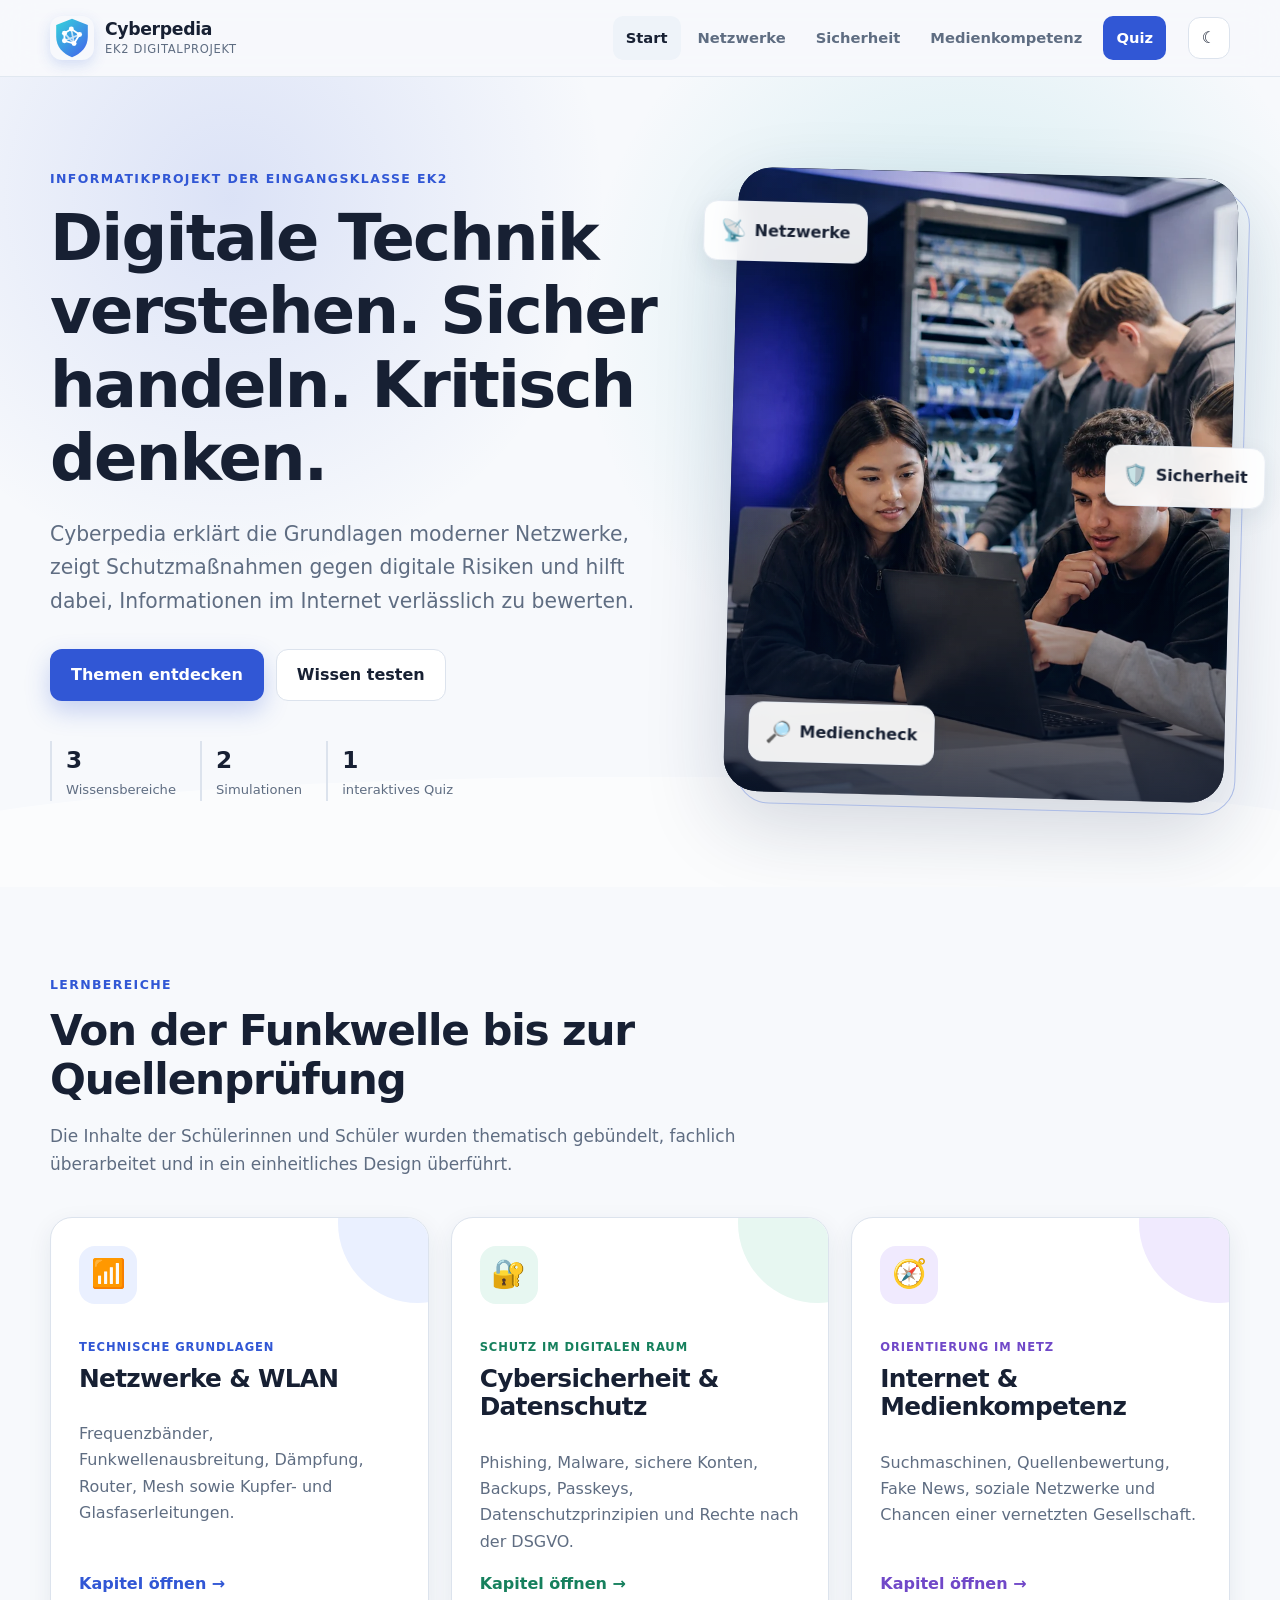
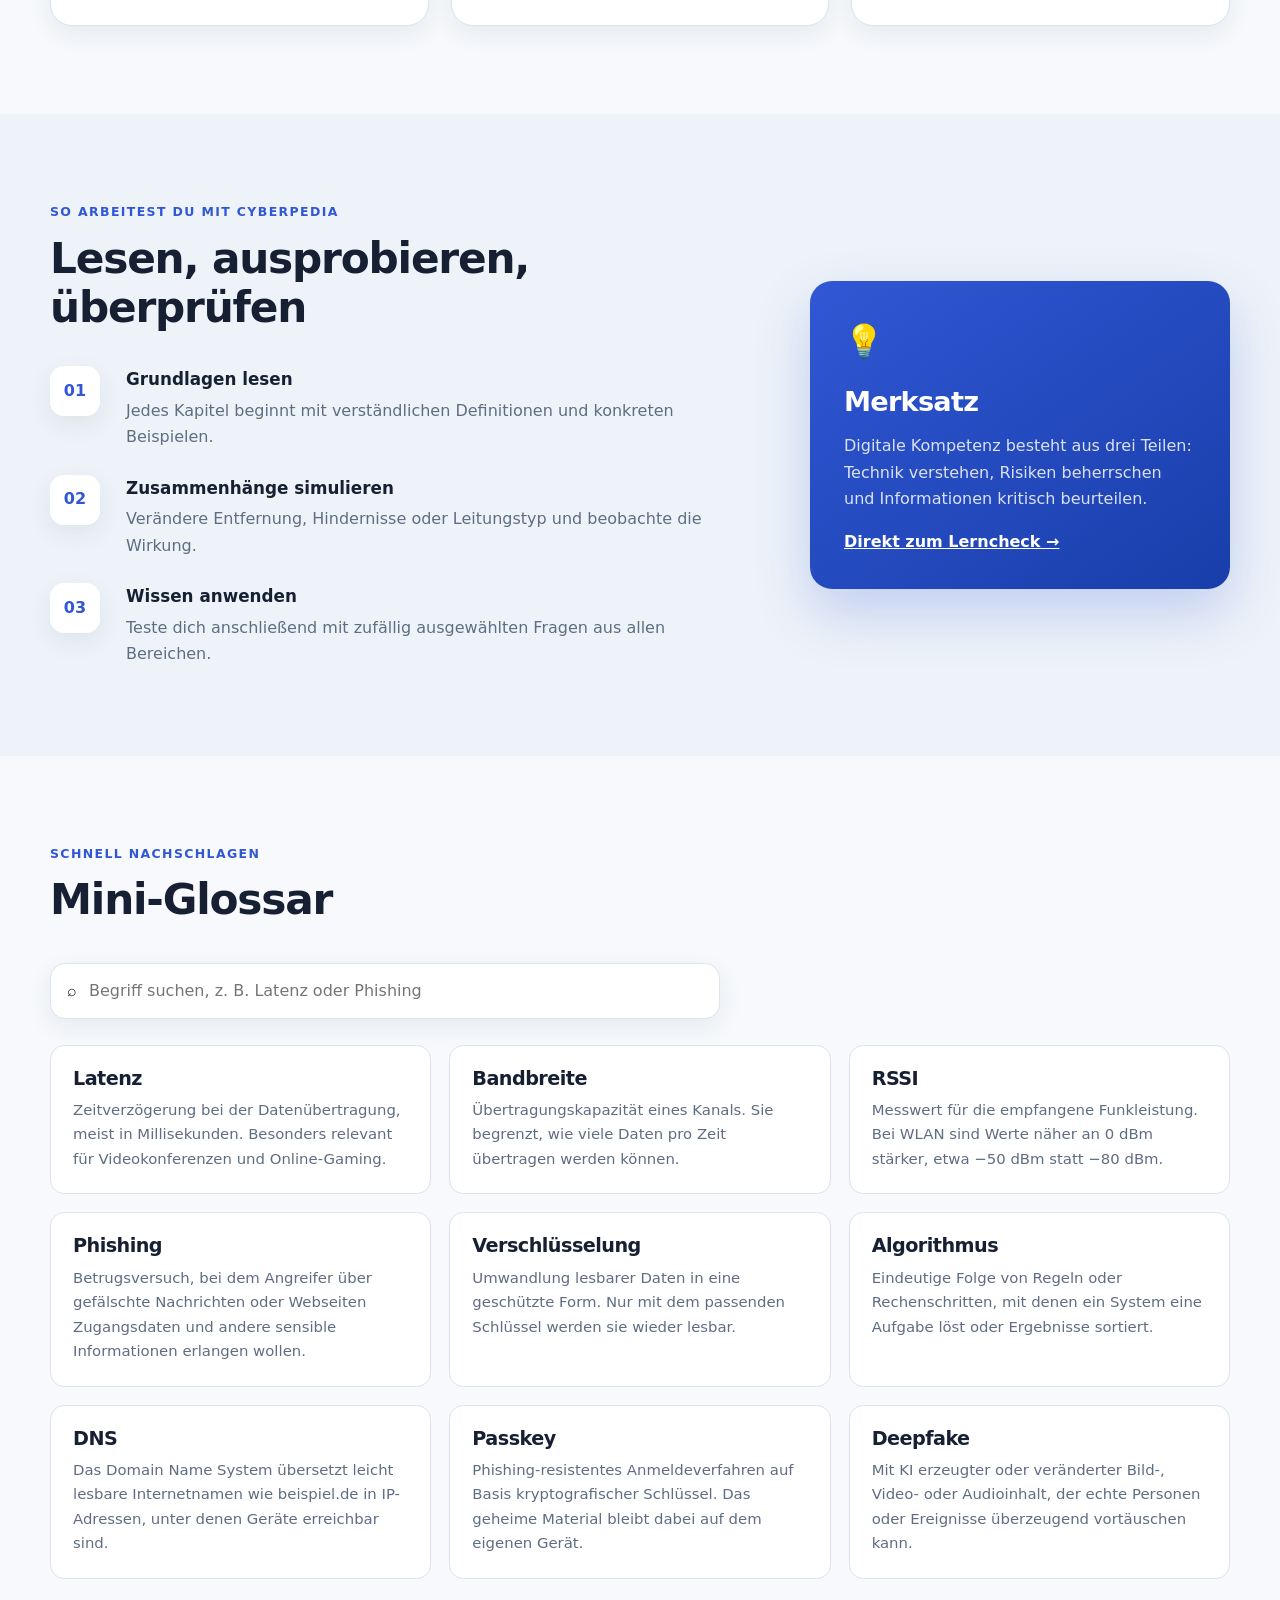
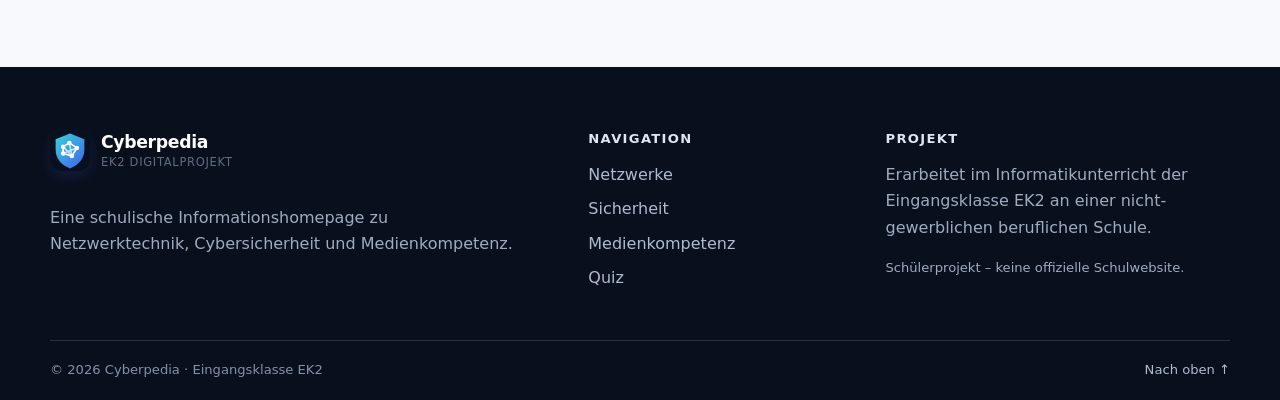
==== index.html @ 6022d5f8 "Cyberpedia EK2 veröffentlichen" ====
<!doctype html>
<html lang="de">
<head>
  <meta charset="utf-8">
  <meta name="viewport" content="width=device-width, initial-scale=1">
  <meta name="description" content="Cyberpedia ist das digitale Informationsprojekt der Eingangsklasse EK2 zu Netzwerktechnik, Cybersicherheit und Medienkompetenz.">
  <meta name="theme-color" content="#0b1020">
  <title>Cyberpedia | Digitale Welt verständlich erklärt</title>
  <link rel="canonical" href="https://jakobsawazki.github.io/Cyberpedia-EK2/">
  <meta property="og:type" content="website">
  <meta property="og:title" content="Cyberpedia | Digitale Welt verständlich erklärt">
  <meta property="og:description" content="Das EK2-Digitalprojekt zu Netzwerken, Cybersicherheit und Medienkompetenz.">
  <meta property="og:image" content="https://jakobsawazki.github.io/Cyberpedia-EK2/assets/cyberpedia-hero.webp">
  <meta name="twitter:card" content="summary_large_image">
  <link rel="icon" href="assets/logo.svg" type="image/svg+xml">
  <link rel="preload" href="assets/cyberpedia-hero.webp" as="image" type="image/webp">
  <link rel="stylesheet" href="style.css">
  <script src="script.js" defer></script>
</head>
<body data-page="home">
  <a class="skip-link" href="#main-content">Zum Inhalt springen</a>
  <header class="site-header">
    <div class="container nav-wrap">
      <a class="brand" href="index.html" aria-label="Cyberpedia Startseite">
        <img src="assets/logo.svg" alt="" width="44" height="44">
        <span><strong>Cyberpedia</strong><small>EK2 Digitalprojekt</small></span>
      </a>
      <button class="nav-toggle" type="button" aria-expanded="false" aria-controls="main-nav"><span class="sr-only">Menü öffnen</span>☰</button>
      <nav id="main-nav" class="main-nav" aria-label="Hauptnavigation">
        <a href="index.html" data-nav="home">Start</a>
        <a href="netzwerke.html" data-nav="netzwerke">Netzwerke</a>
        <a href="sicherheit.html" data-nav="sicherheit">Sicherheit</a>
        <a href="medienkompetenz.html" data-nav="medien">Medienkompetenz</a>
        <a class="nav-quiz" href="quiz.html" data-nav="quiz">Quiz</a>
      </nav>
      <button class="theme-toggle" type="button" aria-label="Darstellung wechseln" title="Hell/Dunkel umschalten">◐</button>
    </div>
  </header>

  <main id="main-content">
    <section class="hero">
      <div class="container hero-grid">
        <div class="hero-copy">
          <p class="eyebrow">Informatikprojekt der Eingangsklasse EK2</p>
          <h1>Digitale Technik verstehen. Sicher handeln. Kritisch denken.</h1>
          <p class="lead">Cyberpedia erklärt die Grundlagen moderner Netzwerke, zeigt Schutzmaßnahmen gegen digitale Risiken und hilft dabei, Informationen im Internet verlässlich zu bewerten.</p>
          <div class="button-row">
            <a class="button primary" href="#themen">Themen entdecken</a>
            <a class="button secondary" href="quiz.html">Wissen testen</a>
          </div>
          <ul class="hero-facts" aria-label="Projektmerkmale">
            <li><strong>3</strong><span>Wissensbereiche</span></li>
            <li><strong>2</strong><span>Simulationen</span></li>
            <li><strong>1</strong><span>interaktives Quiz</span></li>
          </ul>
        </div>
        <figure class="hero-photo">
          <img src="assets/cyberpedia-hero.webp" alt="Schülerinnen und Schüler arbeiten gemeinsam an Laptops in einem Netzwerktechnikraum" width="1586" height="992" fetchpriority="high">
          <figcaption class="sr-only">Gemeinsam digitale Technik verstehen und verantwortungsvoll nutzen.</figcaption>
          <div class="photo-glow" aria-hidden="true"></div>
          <div class="visual-card card-wifi" aria-hidden="true"><span>📡</span>Netzwerke</div>
          <div class="visual-card card-lock" aria-hidden="true"><span>🛡️</span>Sicherheit</div>
          <div class="visual-card card-search" aria-hidden="true"><span>🔎</span>Mediencheck</div>
        </figure>
      </div>
    </section>

    <section id="themen" class="section">
      <div class="container">
        <div class="section-heading">
          <p class="eyebrow">Lernbereiche</p>
          <h2>Von der Funkwelle bis zur Quellenprüfung</h2>
          <p>Die Inhalte der Schülerinnen und Schüler wurden thematisch gebündelt, fachlich überarbeitet und in ein einheitliches Design überführt.</p>
        </div>
        <div class="feature-grid">
          <a class="feature-card accent-blue" href="netzwerke.html">
            <span class="feature-icon">📶</span>
            <p class="card-kicker">Technische Grundlagen</p>
            <h3>Netzwerke &amp; WLAN</h3>
            <p>Frequenzbänder, Funkwellenausbreitung, Dämpfung, Router, Mesh sowie Kupfer- und Glasfaserleitungen.</p>
            <span class="card-link">Kapitel öffnen →</span>
          </a>
          <a class="feature-card accent-green" href="sicherheit.html">
            <span class="feature-icon">🔐</span>
            <p class="card-kicker">Schutz im digitalen Raum</p>
            <h3>Cybersicherheit &amp; Datenschutz</h3>
            <p>Phishing, Malware, sichere Konten, Backups, Passkeys, Datenschutzprinzipien und Rechte nach der DSGVO.</p>
            <span class="card-link">Kapitel öffnen →</span>
          </a>
          <a class="feature-card accent-violet" href="medienkompetenz.html">
            <span class="feature-icon">🧭</span>
            <p class="card-kicker">Orientierung im Netz</p>
            <h3>Internet &amp; Medienkompetenz</h3>
            <p>Suchmaschinen, Quellenbewertung, Fake News, soziale Netzwerke und Chancen einer vernetzten Gesellschaft.</p>
            <span class="card-link">Kapitel öffnen →</span>
          </a>
        </div>
      </div>
    </section>

    <section class="section section-muted">
      <div class="container split-grid">
        <div>
          <p class="eyebrow">So arbeitest du mit Cyberpedia</p>
          <h2>Lesen, ausprobieren, überprüfen</h2>
          <ol class="steps">
            <li><span>01</span><div><strong>Grundlagen lesen</strong><p>Jedes Kapitel beginnt mit verständlichen Definitionen und konkreten Beispielen.</p></div></li>
            <li><span>02</span><div><strong>Zusammenhänge simulieren</strong><p>Verändere Entfernung, Hindernisse oder Leitungstyp und beobachte die Wirkung.</p></div></li>
            <li><span>03</span><div><strong>Wissen anwenden</strong><p>Teste dich anschließend mit zufällig ausgewählten Fragen aus allen Bereichen.</p></div></li>
          </ol>
        </div>
        <aside class="callout">
          <span class="callout-icon">💡</span>
          <h3>Merksatz</h3>
          <p>Digitale Kompetenz besteht aus drei Teilen: Technik verstehen, Risiken beherrschen und Informationen kritisch beurteilen.</p>
          <a href="quiz.html">Direkt zum Lerncheck →</a>
        </aside>
      </div>
    </section>

    <section class="section">
      <div class="container">
        <div class="section-heading compact">
          <p class="eyebrow">Schnell nachschlagen</p>
          <h2>Mini-Glossar</h2>
        </div>
        <label class="search-field">
          <span class="sr-only">Glossar durchsuchen</span>
          <span aria-hidden="true">⌕</span>
          <input id="glossary-search" type="search" placeholder="Begriff suchen, z. B. Latenz oder Phishing" autocomplete="off">
        </label>
        <div class="glossary-grid" id="glossary-grid">
          <article class="glossary-card" data-terms="latenz verzögerung ping"><h3>Latenz</h3><p>Zeitverzögerung bei der Datenübertragung, meist in Millisekunden. Besonders relevant für Videokonferenzen und Online-Gaming.</p></article>
          <article class="glossary-card" data-terms="bandbreite datenrate geschwindigkeit"><h3>Bandbreite</h3><p>Übertragungskapazität eines Kanals. Sie begrenzt, wie viele Daten pro Zeit übertragen werden können.</p></article>
          <article class="glossary-card" data-terms="rssi signalstärke dbm wlan"><h3>RSSI</h3><p>Messwert für die empfangene Funkleistung. Bei WLAN sind Werte näher an 0 dBm stärker, etwa −50 dBm statt −80 dBm.</p></article>
          <article class="glossary-card" data-terms="phishing betrug mail passwort"><h3>Phishing</h3><p>Betrugsversuch, bei dem Angreifer über gefälschte Nachrichten oder Webseiten Zugangsdaten und andere sensible Informationen erlangen wollen.</p></article>
          <article class="glossary-card" data-terms="verschlüsselung vertraulichkeit https"><h3>Verschlüsselung</h3><p>Umwandlung lesbarer Daten in eine geschützte Form. Nur mit dem passenden Schlüssel werden sie wieder lesbar.</p></article>
          <article class="glossary-card" data-terms="algorithmus ranking suche"><h3>Algorithmus</h3><p>Eindeutige Folge von Regeln oder Rechenschritten, mit denen ein System eine Aufgabe löst oder Ergebnisse sortiert.</p></article>
          <article class="glossary-card" data-terms="dns domain name system adresse ip namensauflösung"><h3>DNS</h3><p>Das Domain Name System übersetzt leicht lesbare Internetnamen wie beispiel.de in IP-Adressen, unter denen Geräte erreichbar sind.</p></article>
          <article class="glossary-card" data-terms="passkey anmeldung konto biometrie schlüssel"><h3>Passkey</h3><p>Phishing-resistentes Anmeldeverfahren auf Basis kryptografischer Schlüssel. Das geheime Material bleibt dabei auf dem eigenen Gerät.</p></article>
          <article class="glossary-card" data-terms="deepfake ki manipulation bild video audio"><h3>Deepfake</h3><p>Mit KI erzeugter oder veränderter Bild-, Video- oder Audioinhalt, der echte Personen oder Ereignisse überzeugend vortäuschen kann.</p></article>
        </div>
        <p id="glossary-empty" class="empty-state" hidden>Zu diesem Suchbegriff wurde kein Glossareintrag gefunden.</p>
      </div>
    </section>
  </main>

  <footer class="site-footer">
    <div class="container footer-grid">
      <div><a class="brand footer-brand" href="index.html"><img src="assets/logo.svg" alt="" width="40" height="40"><span><strong>Cyberpedia</strong><small>EK2 Digitalprojekt</small></span></a><p>Eine schulische Informationshomepage zu Netzwerktechnik, Cybersicherheit und Medienkompetenz.</p></div>
      <div><h2>Navigation</h2><a href="netzwerke.html">Netzwerke</a><a href="sicherheit.html">Sicherheit</a><a href="medienkompetenz.html">Medienkompetenz</a><a href="quiz.html">Quiz</a></div>
      <div><h2>Projekt</h2><p>Erarbeitet im Informatikunterricht der Eingangsklasse EK2 an einer nicht-gewerblichen beruflichen Schule.</p><p class="footer-note">Schülerprojekt – keine offizielle Schulwebsite.</p></div>
    </div>
    <div class="container footer-bottom"><span>© 2026 Cyberpedia · Eingangsklasse EK2</span><a href="#main-content">Nach oben ↑</a></div>
  </footer>
</body>
</html>
---- style.css ----
:root {
  color-scheme: light;
  --bg: #f7f9fc;
  --surface: #ffffff;
  --surface-2: #eef3f9;
  --surface-3: #e5ebf4;
  --text: #172033;
  --muted: #5f6d82;
  --line: #dce3ed;
  --brand: #3157d5;
  --brand-2: #18a7b5;
  --brand-soft: #eaf0ff;
  --green: #16805d;
  --green-soft: #e7f7f1;
  --violet: #7048c8;
  --violet-soft: #f0eafe;
  --orange: #b35b0d;
  --red: #b33131;
  --shadow: 0 18px 45px rgba(31, 48, 82, .09);
  --shadow-sm: 0 8px 24px rgba(31, 48, 82, .08);
  --shadow-lg: 0 30px 80px rgba(22, 39, 76, .18);
  --radius: 22px;
  --radius-sm: 14px;
  --container: 1180px;
  --ease-out: cubic-bezier(.2, .8, .2, 1);
}

:root[data-theme="dark"] {
  color-scheme: dark;
  --bg: #0c1220;
  --surface: #121b2c;
  --surface-2: #172235;
  --surface-3: #223047;
  --text: #edf3ff;
  --muted: #a9b6ca;
  --line: #2b3950;
  --brand: #7f9cff;
  --brand-2: #5ad5dc;
  --brand-soft: #1e2a50;
  --green: #64d2a8;
  --green-soft: #15372f;
  --violet: #bb9cf7;
  --violet-soft: #2f2451;
  --orange: #f0a757;
  --red: #ff8585;
  --shadow: 0 18px 45px rgba(0, 0, 0, .22);
  --shadow-sm: 0 8px 24px rgba(0, 0, 0, .18);
  --shadow-lg: 0 30px 80px rgba(0, 0, 0, .38);
}

* { box-sizing: border-box; }
html { scroll-behavior: smooth; scroll-padding-top: 96px; }
body { margin: 0; overflow-x: hidden; font-family: Inter, ui-sans-serif, system-ui, -apple-system, BlinkMacSystemFont, "Segoe UI", sans-serif; background: var(--bg); color: var(--text); line-height: 1.65; }
::selection { background: color-mix(in srgb, var(--brand) 24%, transparent); }
img { max-width: 100%; height: auto; }
a { color: var(--brand); }
button, input, select { font: inherit; }
button { color: inherit; }
:where(a, button, input, select):focus-visible { outline: 3px solid color-mix(in srgb, var(--brand) 55%, white); outline-offset: 3px; }
.container { width: min(calc(100% - 40px), var(--container)); margin-inline: auto; }
.sr-only { position: absolute; width: 1px; height: 1px; padding: 0; margin: -1px; overflow: hidden; clip: rect(0, 0, 0, 0); white-space: nowrap; border: 0; }
.skip-link { position: fixed; left: 16px; top: 12px; z-index: 1000; background: var(--text); color: var(--bg); padding: 10px 14px; border-radius: 9px; transform: translateY(-160%); transition: transform .2s; }
.skip-link:focus { transform: translateY(0); }

.site-header { position: sticky; top: 0; z-index: 50; background: color-mix(in srgb, var(--bg) 86%, transparent); backdrop-filter: blur(16px); border-bottom: 1px solid color-mix(in srgb, var(--line) 78%, transparent); transition: box-shadow .3s var(--ease-out), background .3s; }
.site-header.scrolled { background: color-mix(in srgb, var(--bg) 94%, transparent); box-shadow: 0 8px 30px rgba(18, 33, 64, .08); }
.nav-wrap { min-height: 76px; display: flex; align-items: center; gap: 22px; }
.brand { display: inline-flex; align-items: center; gap: 11px; color: var(--text); text-decoration: none; flex-shrink: 0; }
.brand img { border-radius: 12px; box-shadow: 0 5px 14px rgba(49, 87, 213, .18); transition: transform .35s var(--ease-out), box-shadow .35s; }
.brand:hover img { transform: rotate(-5deg) scale(1.07); box-shadow: 0 9px 22px rgba(49, 87, 213, .28); }
.brand span { display: grid; line-height: 1.08; }
.brand strong { font-size: 1.08rem; letter-spacing: -.02em; }
.brand small { color: var(--muted); margin-top: 4px; font-size: .72rem; letter-spacing: .06em; text-transform: uppercase; }
.main-nav { margin-left: auto; display: flex; align-items: center; gap: 4px; }
.main-nav a { color: var(--muted); text-decoration: none; font-weight: 700; font-size: .92rem; padding: 10px 13px; border-radius: 10px; transition: color .2s, background .2s, transform .2s var(--ease-out); }
.main-nav a:hover { transform: translateY(-1px); }
.main-nav a:hover, .main-nav a.active { background: var(--surface-2); color: var(--text); }
.main-nav .nav-quiz { background: var(--brand); color: white; margin-left: 4px; }
.main-nav .nav-quiz:hover, .main-nav .nav-quiz.active { background: color-mix(in srgb, var(--brand) 86%, black); color: white; }
.theme-toggle, .nav-toggle { width: 42px; height: 42px; border: 1px solid var(--line); background: var(--surface); border-radius: 12px; cursor: pointer; display: grid; place-items: center; transition: transform .22s var(--ease-out), border-color .22s, box-shadow .22s; }
.theme-toggle:hover, .nav-toggle:hover { border-color: var(--brand); transform: translateY(-2px) rotate(3deg); box-shadow: var(--shadow-sm); }
.nav-toggle { display: none; }
.reading-progress { position: fixed; inset: 0 0 auto; height: 3px; z-index: 100; pointer-events: none; background: transparent; }
.reading-progress span { display: block; width: 0; height: 100%; background: linear-gradient(90deg, var(--brand-2), var(--brand), var(--violet)); box-shadow: 0 0 10px color-mix(in srgb, var(--brand) 55%, transparent); }

.hero { position: relative; overflow: hidden; padding: 92px 0 86px; background: radial-gradient(circle at 75% 30%, color-mix(in srgb, var(--brand-2) 17%, transparent), transparent 34%), radial-gradient(circle at 18% 15%, color-mix(in srgb, var(--brand) 14%, transparent), transparent 30%); }
.hero::after { content: ""; position: absolute; inset: auto -8% -200px; height: 310px; background: var(--surface); border-radius: 50% 50% 0 0 / 22% 22% 0 0; opacity: .55; pointer-events: none; }
.hero-grid { display: grid; grid-template-columns: 1.1fr .9fr; gap: 70px; align-items: center; position: relative; z-index: 1; }
.eyebrow { margin: 0 0 12px; color: var(--brand); font-weight: 800; text-transform: uppercase; letter-spacing: .11em; font-size: .78rem; }
h1, h2, h3 { line-height: 1.15; margin-top: 0; letter-spacing: -.028em; }
h1 { font-size: clamp(2.65rem, 5vw, 5.2rem); margin-bottom: 22px; }
h2 { font-size: clamp(2rem, 3.3vw, 3.35rem); margin-bottom: 18px; }
h3 { font-size: 1.2rem; }
.lead { font-size: clamp(1.08rem, 1.7vw, 1.27rem); color: var(--muted); max-width: 720px; }
.button-row { display: flex; flex-wrap: wrap; gap: 12px; margin-top: 30px; }
.button-row.centered { justify-content: center; }
.button { position: relative; isolation: isolate; overflow: hidden; display: inline-flex; align-items: center; justify-content: center; min-height: 48px; padding: 12px 20px; border-radius: 12px; border: 1px solid transparent; text-decoration: none; font-weight: 800; cursor: pointer; transition: transform .25s var(--ease-out), box-shadow .25s, background .25s, border-color .25s; }
.button::before { content: ""; position: absolute; inset: -2px; z-index: 0; pointer-events: none; background: linear-gradient(110deg, transparent 25%, rgba(255,255,255,.32) 45%, transparent 65%); transform: translateX(-120%); transition: transform .65s var(--ease-out); }
.button:hover { transform: translateY(-3px) scale(1.015); }
.button:hover::before { transform: translateX(120%); }
.button.primary { background: var(--brand); color: white; box-shadow: 0 10px 24px color-mix(in srgb, var(--brand) 25%, transparent); }
.button.primary:hover { box-shadow: 0 16px 34px color-mix(in srgb, var(--brand) 34%, transparent); }
.button.secondary { background: var(--surface); color: var(--text); border-color: var(--line); }
.button.secondary:hover { border-color: color-mix(in srgb, var(--brand) 50%, var(--line)); box-shadow: var(--shadow-sm); }
.button.large { min-width: 220px; min-height: 54px; }
.hero-facts { display: flex; gap: 24px; list-style: none; padding: 0; margin: 40px 0 0; }
.hero-facts li { display: grid; border-left: 2px solid var(--line); padding-left: 14px; }
.hero-facts strong { font-size: 1.45rem; }
.hero-facts span { color: var(--muted); font-size: .82rem; }
.hero-photo { min-height: 500px; aspect-ratio: 4 / 5; position: relative; margin: 0; border-radius: 34px; overflow: visible; background: #0d1730; box-shadow: var(--shadow-lg); transform: rotate(1.5deg); }
.hero-photo::before { content: ""; position: absolute; inset: 12px -12px -12px 12px; z-index: -1; border-radius: inherit; border: 1px solid color-mix(in srgb, var(--brand) 28%, var(--line)); }
.hero-photo img { width: 100%; height: 100%; display: block; object-fit: cover; object-position: 61% center; border-radius: inherit; filter: saturate(.92) contrast(1.03); transition: transform .8s var(--ease-out), filter .5s; }
.hero-photo:hover img { transform: scale(1.035); filter: saturate(1) contrast(1.04); }
.photo-glow { position: absolute; inset: 0; border-radius: inherit; background: linear-gradient(180deg, transparent 56%, rgba(7, 17, 38, .72)), linear-gradient(90deg, rgba(14, 29, 66, .22), transparent 45%); pointer-events: none; }
.visual-card { position: absolute; z-index: 3; background: color-mix(in srgb, var(--surface) 91%, transparent); backdrop-filter: blur(13px); border: 1px solid color-mix(in srgb, white 32%, var(--line)); border-radius: 14px; padding: 12px 16px; font-weight: 800; box-shadow: var(--shadow-sm); display: flex; align-items: center; gap: 8px; animation: float-card 5s var(--ease-out) infinite; }
.visual-card span { font-size: 1.3rem; }
.card-wifi { top: 34px; left: -34px; }.card-lock { right: -34px; top: 43%; animation-delay: -1.8s; }.card-search { bottom: 30px; left: 24px; animation-delay: -3.4s; }
@keyframes float-card { 0%, 100% { transform: translateY(0) rotate(-1deg); } 50% { transform: translateY(-9px) rotate(1deg); } }

.section { padding: 88px 0; }
.section-muted { background: var(--surface-2); }
.section-heading { max-width: 760px; margin-bottom: 38px; }
.section-heading > p:last-child { color: var(--muted); font-size: 1.06rem; }
.section-heading.compact { max-width: none; }
.feature-grid { display: grid; grid-template-columns: repeat(3, 1fr); gap: 22px; }
.feature-card { position: relative; overflow: hidden; min-height: 330px; display: flex; flex-direction: column; padding: 28px; background: var(--surface); border: 1px solid var(--line); border-radius: var(--radius); color: var(--text); text-decoration: none; box-shadow: var(--shadow-sm); transition: transform .32s var(--ease-out), box-shadow .32s, border-color .32s; }
.feature-card::before { content: ""; position: absolute; width: 160px; height: 160px; border-radius: 50%; right: -70px; top: -75px; background: var(--card-soft); }
.feature-card::after { content: ""; position: absolute; inset: 0; background: linear-gradient(120deg, transparent 30%, color-mix(in srgb, var(--card-accent) 8%, transparent), transparent 70%); transform: translateX(-100%); transition: transform .7s var(--ease-out); pointer-events: none; }
.feature-card:hover { transform: translateY(-9px); box-shadow: var(--shadow-lg); border-color: var(--card-accent); }
.feature-card:hover::after { transform: translateX(100%); }
.accent-blue { --card-accent: var(--brand); --card-soft: var(--brand-soft); }.accent-green { --card-accent: var(--green); --card-soft: var(--green-soft); }.accent-violet { --card-accent: var(--violet); --card-soft: var(--violet-soft); }
.feature-icon { width: 58px; height: 58px; border-radius: 16px; display: grid; place-items: center; font-size: 1.75rem; background: var(--card-soft); margin-bottom: 34px; transition: transform .35s var(--ease-out); }
.feature-card:hover .feature-icon { transform: rotate(-6deg) scale(1.1); }
.card-kicker { color: var(--card-accent); font-weight: 800; text-transform: uppercase; font-size: .72rem; letter-spacing: .08em; margin: 0 0 8px; }
.feature-card h3 { font-size: 1.55rem; margin-bottom: 12px; }
.feature-card p:not(.card-kicker) { color: var(--muted); }
.card-link { margin-top: auto; font-weight: 800; color: var(--card-accent); transition: transform .3s var(--ease-out); }
.feature-card:hover .card-link { transform: translateX(6px); }
.split-grid { display: grid; grid-template-columns: 1.25fr .75fr; gap: 60px; align-items: center; }
.steps { list-style: none; margin: 34px 0 0; padding: 0; display: grid; gap: 24px; }
.steps li { display: grid; grid-template-columns: 58px 1fr; gap: 18px; align-items: start; }
.steps li > span { width: 50px; height: 50px; display: grid; place-items: center; border-radius: 14px; background: var(--surface); color: var(--brand); font-weight: 900; box-shadow: var(--shadow-sm); }
.steps strong { font-size: 1.05rem; }
.steps p { margin: 4px 0 0; color: var(--muted); }
.callout { background: linear-gradient(145deg, var(--brand), #183eaa); color: white; padding: 34px; border-radius: var(--radius); box-shadow: 0 24px 55px rgba(49, 87, 213, .24); }
.callout-icon { font-size: 2rem; }.callout h3 { font-size: 1.7rem; margin: 18px 0 12px; }.callout p { color: rgba(255,255,255,.84); }.callout a { color: white; font-weight: 800; }
.search-field { max-width: 670px; display: flex; gap: 10px; align-items: center; background: var(--surface); border: 1px solid var(--line); border-radius: 15px; padding: 0 16px; box-shadow: var(--shadow-sm); margin-bottom: 26px; }
.search-field input { width: 100%; height: 54px; border: 0; outline: 0; background: transparent; color: var(--text); }
.glossary-grid { display: grid; grid-template-columns: repeat(3, 1fr); gap: 18px; }
.glossary-card { background: var(--surface); border: 1px solid var(--line); border-radius: var(--radius-sm); padding: 22px; transition: transform .28s var(--ease-out), border-color .28s, box-shadow .28s; }
.glossary-card:hover { transform: translateY(-4px); border-color: color-mix(in srgb, var(--brand) 42%, var(--line)); box-shadow: var(--shadow-sm); }
.glossary-card h3 { margin-bottom: 8px; }.glossary-card p { margin: 0; color: var(--muted); font-size: .93rem; }
.empty-state { color: var(--muted); }

.page-hero { padding: 74px 0; border-bottom: 1px solid var(--line); background: radial-gradient(circle at 85% 20%, var(--hero-soft), transparent 30%), linear-gradient(180deg, var(--surface), var(--bg)); }
.hero-network { --hero-soft: color-mix(in srgb, var(--brand-2) 18%, transparent); }.hero-security { --hero-soft: color-mix(in srgb, var(--green) 18%, transparent); }.hero-media { --hero-soft: color-mix(in srgb, var(--violet) 18%, transparent); }
.page-hero-grid { display: grid; grid-template-columns: 1fr auto; gap: 40px; align-items: center; }
.page-hero h1 { font-size: clamp(2.45rem, 5vw, 4.7rem); max-width: 920px; }
.breadcrumbs { display: flex; align-items: center; gap: 9px; color: var(--muted); font-size: .88rem; margin: 0 0 26px; }.breadcrumbs a { color: var(--muted); }
.chapter-badge { width: 160px; height: 180px; background: var(--surface); border: 1px solid var(--line); border-radius: 32px; box-shadow: var(--shadow); display: grid; place-items: center; align-content: center; }
.chapter-badge span { font-size: 2.6rem; }.chapter-badge strong { font-size: 2.7rem; line-height: 1; margin: 6px 0; }.chapter-badge small { color: var(--muted); text-transform: uppercase; letter-spacing: .12em; font-weight: 800; }
.chapter-layout { display: grid; grid-template-columns: 230px minmax(0, 1fr); gap: 64px; padding-top: 70px; padding-bottom: 90px; }
.toc { position: sticky; top: 108px; align-self: start; display: grid; gap: 3px; border-left: 1px solid var(--line); padding-left: 18px; }
.toc strong { margin-bottom: 10px; font-size: .82rem; text-transform: uppercase; letter-spacing: .08em; }
.toc a { color: var(--muted); text-decoration: none; padding: 7px 8px; border-radius: 8px; font-size: .9rem; transition: color .2s, background .2s, transform .2s var(--ease-out); }.toc a:hover, .toc a.active { color: var(--brand); background: var(--surface-2); transform: translateX(3px); }.toc a.active { font-weight: 800; box-shadow: inset 3px 0 0 var(--brand); }
.chapter-content { min-width: 0; }
.content-section { margin-bottom: 88px; }
.content-section > p:not(.section-number), .content-section > .lead { color: var(--muted); font-size: 1.03rem; }
.content-section h2 { font-size: clamp(1.85rem, 3vw, 3rem); }
.section-number { color: var(--brand); text-transform: uppercase; letter-spacing: .1em; font-size: .75rem; font-weight: 900; margin: 0 0 10px; }
.subheading { margin-top: 34px; }
.info-grid { display: grid; gap: 16px; margin-top: 28px; }.info-grid.three { grid-template-columns: repeat(3, 1fr); }
.info-card { background: var(--surface); border: 1px solid var(--line); border-radius: var(--radius-sm); padding: 22px; transition: transform .28s var(--ease-out), box-shadow .28s, border-color .28s; }.info-card:hover { transform: translateY(-4px); box-shadow: var(--shadow-sm); border-color: color-mix(in srgb, var(--brand) 35%, var(--line)); }.info-card > span { font-size: 1.7rem; }.info-card h3 { margin: 16px 0 8px; }.info-card p { margin: 0; color: var(--muted); font-size: .92rem; }
.definition, .note, .warning { margin-top: 28px; border-radius: var(--radius-sm); padding: 20px 22px; }
.definition { background: var(--brand-soft); border-left: 4px solid var(--brand); }.note { background: var(--surface-2); border: 1px solid var(--line); }.warning { background: color-mix(in srgb, #f5a623 11%, var(--surface)); border: 1px solid color-mix(in srgb, #f5a623 35%, var(--line)); }
.definition p, .note p, .warning p { margin: 6px 0 0; color: var(--muted); }
.comparison-table-wrap { overflow-x: auto; margin-top: 28px; border: 1px solid var(--line); border-radius: var(--radius-sm); }
.comparison-table { width: 100%; border-collapse: collapse; background: var(--surface); min-width: 720px; }
.comparison-table th, .comparison-table td { padding: 17px; border-bottom: 1px solid var(--line); text-align: left; vertical-align: top; }.comparison-table th { background: var(--surface-2); font-size: .78rem; text-transform: uppercase; letter-spacing: .05em; }.comparison-table tr:last-child td { border-bottom: 0; }.comparison-table td { color: var(--muted); }.comparison-table td strong { color: var(--text); display: block; }.comparison-table td small { display: block; margin-top: 3px; }
.material-list { display: grid; gap: 12px; margin-top: 28px; }.material-list article { display: grid; grid-template-columns: 82px 1fr; gap: 18px; padding: 18px; background: var(--surface); border: 1px solid var(--line); border-radius: var(--radius-sm); }.material-list h3 { margin-bottom: 6px; }.material-list p { margin: 0; color: var(--muted); }
.level { align-self: start; text-align: center; padding: 6px 8px; border-radius: 999px; font-weight: 900; text-transform: uppercase; font-size: .68rem; }.level-low { background: var(--green-soft); color: var(--green); }.level-mid { background: color-mix(in srgb, #f6b73c 18%, var(--surface)); color: var(--orange); }.level-high { background: color-mix(in srgb, #e35656 14%, var(--surface)); color: var(--red); }

.simulator-card { background: var(--surface); border: 1px solid var(--line); border-radius: var(--radius); padding: 30px; box-shadow: var(--shadow); }
.sim-header { display: flex; justify-content: space-between; gap: 20px; align-items: start; margin-bottom: 26px; }.sim-header h2 { margin-bottom: 8px; }.sim-header p:last-child { color: var(--muted); margin-bottom: 0; }.sim-label { background: var(--green-soft); color: var(--green); padding: 7px 11px; border-radius: 999px; font-size: .72rem; font-weight: 900; white-space: nowrap; }
.sim-grid { display: grid; grid-template-columns: 350px 1fr; gap: 28px; }.sim-controls-panel { background: var(--surface-2); border-radius: var(--radius-sm); padding: 20px; display: grid; gap: 18px; }.sim-controls-panel label, .range-grid label { display: grid; gap: 8px; font-weight: 800; font-size: .9rem; }.sim-controls-panel select, .range-grid select { width: 100%; border: 1px solid var(--line); background: var(--surface); color: var(--text); border-radius: 10px; padding: 10px 12px; }.sim-controls-panel input[type="range"], .range-grid input[type="range"] { width: 100%; accent-color: var(--brand); }.sim-controls-panel output, .range-grid output { color: var(--brand); font-weight: 900; }
.sim-result-list { display: grid; border-top: 1px solid var(--line); padding-top: 12px; }.sim-result-list div { display: flex; justify-content: space-between; gap: 12px; padding: 9px 0; }.sim-result-list span { color: var(--muted); }.quality { padding: 2px 8px; border-radius: 999px; font-size: .8rem; }.quality.excellent, .quality.good { color: var(--green); background: var(--green-soft); }.quality.fair { color: var(--orange); background: color-mix(in srgb, #f6b73c 16%, var(--surface)); }.quality.bad { color: var(--red); background: color-mix(in srgb, #e35656 14%, var(--surface)); }
.signal-stage { min-height: 350px; position: relative; border-radius: var(--radius-sm); overflow: hidden; background: linear-gradient(180deg, #d9ebf8 0 62%, #c9dec7 62%); display: flex; align-items: center; justify-content: space-between; padding: 48px; }
:root[data-theme="dark"] .signal-stage { background: linear-gradient(180deg, #182c43 0 62%, #1d372e 62%); }
.router-node, .device-node { position: relative; z-index: 3; display: grid; place-items: center; gap: 4px; }.router-node span, .device-node span { font-size: 3rem; }.router-node small, .device-node small { background: rgba(255,255,255,.82); color: #172033; padding: 3px 8px; border-radius: 999px; font-weight: 800; }
.wave-lines { position: absolute; left: 82px; top: 50%; width: 48%; height: 170px; transform: translateY(-50%); }.wave-lines i { position: absolute; left: 0; top: 50%; border: 3px solid rgba(49,87,213,.35); border-left: 0; border-top-color: transparent; border-bottom-color: transparent; border-radius: 50%; transform: translateY(-50%); animation: pulse-wave 2.3s infinite; }.wave-lines i:nth-child(1){width:60px;height:70px}.wave-lines i:nth-child(2){width:110px;height:110px;animation-delay:.25s}.wave-lines i:nth-child(3){width:170px;height:145px;animation-delay:.5s}.wave-lines i:nth-child(4){width:240px;height:175px;animation-delay:.75s}
@keyframes pulse-wave { 50% { opacity: .35; } }
.wall { width: 58px; height: 240px; position: absolute; left: 53%; top: 50%; transform: translate(-50%,-50%); z-index: 2; border-radius: 5px; display: grid; place-items: center; box-shadow: 0 10px 22px rgba(0,0,0,.14); }.wall span { transform: rotate(-90deg); color: white; font-size: .7rem; text-transform: uppercase; letter-spacing: .12em; font-weight: 900; }.wall-none { opacity: 0; }.wall-wood { background: repeating-linear-gradient(90deg,#a56b3b 0 10px,#bd8350 10px 20px); }.wall-brick { background: repeating-linear-gradient(0deg,#b95c45 0 17px,#e7b1a3 17px 20px); }.wall-concrete { background: #777f89; }.wall-water { background: rgba(38,151,205,.75); }.wall-metal { background: linear-gradient(90deg,#6d7783,#c3ccd3,#646e78); }
.signal-meter { position: absolute; right: 46px; top: 38px; display: flex; align-items: end; gap: 4px; height: 42px; }.signal-meter b { width: 7px; background: var(--green); border-radius: 3px 3px 0 0; transition: opacity .2s, background .2s; }.signal-meter b:nth-child(1){height:10px}.signal-meter b:nth-child(2){height:20px}.signal-meter b:nth-child(3){height:30px}.signal-meter b:nth-child(4){height:40px}
.checklist { display: grid; gap: 14px; margin-top: 28px; }.checklist article { display: grid; grid-template-columns: 48px 1fr; gap: 17px; padding: 18px; background: var(--surface); border: 1px solid var(--line); border-radius: var(--radius-sm); }.checklist article > span { width: 42px; height: 42px; display: grid; place-items: center; background: var(--brand-soft); color: var(--brand); border-radius: 12px; font-weight: 900; }.checklist h3 { margin-bottom: 5px; }.checklist p { color: var(--muted); margin: 0; }
.versus-grid { display: grid; grid-template-columns: 1fr 1fr; gap: 20px; margin-top: 28px; }.versus-card { padding: 28px; border-radius: var(--radius); border: 1px solid var(--line); background: var(--surface); }.versus-card.copper { border-top: 5px solid #b56f2b; }.versus-card.fiber { border-top: 5px solid var(--brand-2); }.versus-icon { font-size: 2rem; }.versus-card ul { color: var(--muted); padding-left: 20px; }.versus-card li { margin: 8px 0; }
.range-grid { display: grid; grid-template-columns: 1fr 1fr 1fr; gap: 18px; padding: 20px; border-radius: var(--radius-sm); background: var(--surface-2); }.result-compare { display: grid; grid-template-columns: 1fr 1fr; gap: 18px; margin-top: 20px; }.result-compare article { border: 1px solid var(--line); border-radius: var(--radius-sm); padding: 22px; }.result-title { display: flex; gap: 10px; align-items: center; }.result-title span { font-size: 1.5rem; }.result-title h3 { margin: 0; }.result-compare dl { margin: 18px 0 0; }.result-compare dl div { display: flex; justify-content: space-between; gap: 15px; padding: 10px 0; border-top: 1px solid var(--line); }.result-compare dt { color: var(--muted); }.result-compare dd { margin: 0; font-weight: 900; text-align: right; }
.threat-grid { display: grid; grid-template-columns: repeat(3, 1fr); gap: 16px; margin-top: 28px; }.threat-grid article { padding: 22px; background: var(--surface); border: 1px solid var(--line); border-radius: var(--radius-sm); }.threat-grid article > span { font-size: 1.7rem; }.threat-grid h3 { margin: 13px 0 7px; }.threat-grid p { color: var(--muted); margin: 0; font-size: .92rem; }
.inspection-card { display: grid; grid-template-columns: .9fr 1.1fr; gap: 28px; margin-top: 28px; }.fake-mail { background: var(--surface); border: 1px solid var(--line); border-radius: var(--radius); padding: 24px; box-shadow: var(--shadow-sm); }.mail-head { display: flex; gap: 12px; align-items: center; border-bottom: 1px solid var(--line); padding-bottom: 16px; margin-bottom: 18px; }.avatar { width: 40px; height: 40px; display: grid; place-items: center; border-radius: 50%; background: #0a66c2; color: white; font-weight: 900; }.mail-head div { display: grid; }.mail-head small { color: var(--muted); }.fake-mail button { border: 0; background: #0a66c2; color: white; padding: 11px 16px; border-radius: 8px; font-weight: 800; }.inspection-points { display: grid; gap: 12px; }.inspection-points article { display: grid; grid-template-columns: 34px 1fr; gap: 12px; }.inspection-points b { width: 32px; height: 32px; display: grid; place-items: center; border-radius: 9px; background: color-mix(in srgb, #e35656 14%, var(--surface)); color: var(--red); }.inspection-points h3 { margin-bottom: 4px; }.inspection-points p { margin: 0; color: var(--muted); }
.backup-visual { display: grid; grid-template-columns: 1fr auto 1fr auto 1fr; gap: 18px; align-items: center; margin: 30px 0; }.backup-visual div { min-height: 150px; display: grid; place-items: center; align-content: center; background: var(--surface); border: 1px solid var(--line); border-radius: var(--radius); text-align: center; padding: 20px; }.backup-visual strong { font-size: 3rem; color: var(--brand); }.backup-visual span { color: var(--muted); }.backup-visual i { color: var(--brand); font-style: normal; font-size: 1.6rem; }
.principle-grid { display: grid; grid-template-columns: 1fr 1fr; gap: 16px; margin-top: 26px; }.principle-grid article { padding: 20px; border-left: 4px solid var(--green); background: var(--surface); border-radius: 0 var(--radius-sm) var(--radius-sm) 0; }.principle-grid h3 { margin-bottom: 7px; }.principle-grid p { margin: 0; color: var(--muted); }.rights-row { display: flex; flex-wrap: wrap; gap: 9px; }.rights-row span { background: var(--green-soft); color: var(--green); border-radius: 999px; padding: 8px 13px; font-weight: 800; font-size: .86rem; }
.timeline { display: grid; gap: 18px; margin-top: 28px; position: relative; }.timeline::before { content: ""; position: absolute; left: 23px; top: 12px; bottom: 12px; width: 2px; background: var(--line); }.timeline article { display: grid; grid-template-columns: 48px 1fr; gap: 18px; position: relative; }.timeline article > span { width: 48px; height: 48px; display: grid; place-items: center; border-radius: 50%; background: var(--brand); color: white; font-weight: 900; z-index: 1; }.timeline h3 { margin: 3px 0 5px; }.timeline p { color: var(--muted); margin: 0; }
.flow { display: grid; grid-template-columns: 1fr auto 1fr auto 1fr; gap: 15px; align-items: center; margin: 28px 0; }.flow div { background: var(--surface); border: 1px solid var(--line); border-radius: var(--radius-sm); padding: 20px; text-align: center; display: grid; }.flow span { width: 34px; height: 34px; display: grid; place-items: center; margin: 0 auto 9px; background: var(--brand-soft); color: var(--brand); border-radius: 10px; font-weight: 900; }.flow small { color: var(--muted); margin-top: 4px; }.flow i { font-style: normal; color: var(--brand); }
.evaluation-grid { display: grid; grid-template-columns: repeat(3, 1fr); gap: 16px; margin-top: 28px; }.evaluation-grid article { background: var(--surface); border: 1px solid var(--line); border-radius: var(--radius-sm); padding: 22px; }.evaluation-grid span { width: 34px; height: 34px; border-radius: 10px; display: grid; place-items: center; background: var(--violet-soft); color: var(--violet); font-weight: 900; }.evaluation-grid h3 { margin: 14px 0 6px; }.evaluation-grid p { margin: 0; color: var(--muted); font-size: .92rem; }
.do-dont { display: grid; grid-template-columns: 1fr 1fr; gap: 18px; margin-top: 28px; }.do-dont article { padding: 24px; border-radius: var(--radius); }.do { background: var(--green-soft); }.dont { background: color-mix(in srgb, #e35656 12%, var(--surface)); }.do h3 { color: var(--green); }.dont h3 { color: var(--red); }.do-dont li { margin: 8px 0; }
.content-image { margin: 30px 0; }.content-image img { display: block; border-radius: var(--radius); border: 1px solid var(--line); box-shadow: var(--shadow-sm); }.content-image figcaption { color: var(--muted); font-size: .85rem; margin-top: 10px; }
.sources-section { border-top: 1px solid var(--line); padding-top: 50px; }.source-list { padding-left: 20px; }.source-list li { margin: 10px 0; }.source-list a { color: var(--brand); }
.chapter-next { border-top: 1px solid var(--line); padding-top: 30px; display: grid; gap: 8px; }.chapter-next > span { color: var(--muted); font-size: .78rem; text-transform: uppercase; letter-spacing: .08em; font-weight: 800; }.chapter-next a { display: flex; justify-content: space-between; align-items: center; color: var(--text); text-decoration: none; font-size: 1.35rem; transition: color .2s, transform .25s var(--ease-out); }.chapter-next a:hover { color: var(--brand); transform: translateX(5px); }.chapter-next b { color: var(--brand); font-size: 1.7rem; transition: transform .25s var(--ease-out); }.chapter-next a:hover b { transform: translateX(5px); }

.quiz-main { min-height: 70vh; }.quiz-hero { padding: 70px 0 40px; text-align: center; }.quiz-hero .breadcrumbs { justify-content: center; }.quiz-hero h1 { font-size: clamp(2.6rem, 5vw, 4.8rem); }.quiz-hero p:last-child { color: var(--muted); max-width: 730px; margin-inline: auto; }
.quiz-section { padding-top: 24px; }.quiz-shell { max-width: 850px; }.quiz-start, .quiz-play, .quiz-result { background: var(--surface); border: 1px solid var(--line); border-radius: 28px; padding: clamp(28px, 5vw, 54px); box-shadow: var(--shadow); }.quiz-start, .quiz-result { text-align: center; }.quiz-start-icon, .result-icon { font-size: 3.2rem; }.quiz-start h2, .quiz-result h2 { margin: 18px 0 12px; }.quiz-start > p, .quiz-result > p { color: var(--muted); }.quiz-meta { display: grid; grid-template-columns: repeat(3, 1fr); border: 1px solid var(--line); border-radius: var(--radius-sm); margin: 28px 0; overflow: hidden; }.quiz-meta div { padding: 18px; display: grid; }.quiz-meta div + div { border-left: 1px solid var(--line); }.quiz-meta strong { font-size: 1.6rem; }.quiz-meta span { color: var(--muted); font-size: .82rem; }
.quiz-topline, .quiz-topline > div { display: flex; align-items: center; justify-content: space-between; gap: 12px; }.topic-pill { background: var(--brand-soft); color: var(--brand); border-radius: 999px; padding: 7px 11px; font-size: .74rem; font-weight: 900; text-transform: uppercase; letter-spacing: .05em; }.quiz-timer { color: var(--muted); font-weight: 800; }.progress-track { height: 8px; background: var(--surface-2); border-radius: 999px; margin: 22px 0 34px; overflow: hidden; }.progress-value { height: 100%; width: 12.5%; background: linear-gradient(90deg, var(--brand-2), var(--brand)); border-radius: inherit; transition: width .25s; }.question-area h2 { font-size: clamp(1.45rem, 3vw, 2.25rem); }.answer-grid { display: grid; gap: 12px; margin-top: 24px; }.answer-button { width: 100%; display: grid; grid-template-columns: 36px 1fr; align-items: center; gap: 12px; text-align: left; background: var(--surface); border: 1px solid var(--line); border-radius: 14px; padding: 14px 16px; cursor: pointer; color: var(--text); transition: border-color .18s, transform .18s, background .18s; }.answer-button:hover:not(:disabled) { border-color: var(--brand); transform: translateX(3px); }.answer-button b { width: 34px; height: 34px; display: grid; place-items: center; border-radius: 9px; background: var(--surface-2); }.answer-button.correct { border-color: var(--green); background: var(--green-soft); }.answer-button.wrong { border-color: var(--red); background: color-mix(in srgb, #e35656 12%, var(--surface)); }.answer-button:disabled { cursor: default; }.quiz-feedback { margin-top: 22px; padding: 18px; border-radius: var(--radius-sm); background: var(--surface-2); border-left: 4px solid var(--brand); }.quiz-feedback p { margin: 5px 0 0; color: var(--muted); }.quiz-actions { display: flex; justify-content: flex-end; margin-top: 24px; }
.result-score { width: 170px; height: 170px; border-radius: 50%; display: grid; place-items: center; align-content: center; margin: 26px auto; background: var(--brand-soft); border: 10px solid color-mix(in srgb, var(--brand) 18%, var(--surface)); }.result-score strong { font-size: 3.3rem; line-height: 1; color: var(--brand); }.result-score span { color: var(--muted); font-size: .82rem; }.result-stats { display: grid; grid-template-columns: repeat(3, 1fr); border: 1px solid var(--line); border-radius: var(--radius-sm); overflow: hidden; }.result-stats div { padding: 17px; display: grid; }.result-stats div + div { border-left: 1px solid var(--line); }.result-stats span { color: var(--muted); font-size: .78rem; }.mini-links { display: grid; grid-template-columns: repeat(3, 1fr); gap: 16px; margin-top: 30px; }.mini-links a { display: grid; background: var(--surface); border: 1px solid var(--line); border-radius: var(--radius-sm); padding: 22px; color: var(--text); text-decoration: none; transition: transform .28s var(--ease-out), border-color .28s, box-shadow .28s; }.mini-links a:hover { transform: translateY(-5px); border-color: var(--brand); box-shadow: var(--shadow-sm); }.mini-links span { font-size: 1.5rem; }.mini-links strong { margin: 8px 0 3px; }.mini-links small { color: var(--muted); }

.reveal-ready { opacity: 0; transform: translateY(28px); transition: opacity .7s var(--ease-out), transform .7s var(--ease-out); }
.reveal-ready.revealed { opacity: 1; transform: translateY(0); }
.back-to-top { position: fixed; right: 22px; bottom: 22px; z-index: 45; width: 46px; height: 46px; display: grid; place-items: center; border: 1px solid color-mix(in srgb, var(--brand) 35%, var(--line)); border-radius: 14px; background: color-mix(in srgb, var(--surface) 92%, transparent); color: var(--brand); box-shadow: var(--shadow); backdrop-filter: blur(12px); cursor: pointer; opacity: 0; visibility: hidden; transform: translateY(14px); transition: opacity .25s, visibility .25s, transform .25s var(--ease-out), background .25s; }
.back-to-top.visible { opacity: 1; visibility: visible; transform: translateY(0); }
.back-to-top:hover { background: var(--brand); color: white; transform: translateY(-3px); }

.site-footer { background: #09101d; color: #e8effb; padding: 64px 0 20px; }.footer-grid { display: grid; grid-template-columns: 1.4fr .7fr 1fr; gap: 56px; }.footer-brand { color: white; margin-bottom: 18px; }.site-footer p { color: #9eacc0; }.site-footer h2 { font-size: .82rem; text-transform: uppercase; letter-spacing: .1em; color: #dce7f6; margin-bottom: 16px; }.site-footer > .container a:not(.brand) { color: #aebbd0; text-decoration: none; display: block; margin: 8px 0; }.site-footer > .container a:hover { color: white; }.footer-note { font-size: .82rem; }.footer-bottom { border-top: 1px solid #243147; margin-top: 40px; padding-top: 18px; display: flex; justify-content: space-between; color: #8392a8; font-size: .82rem; }.footer-bottom a { display: inline !important; margin: 0 !important; }

@media (max-width: 980px) {
  .main-nav { position: fixed; inset: 77px 20px auto; background: var(--surface); border: 1px solid var(--line); border-radius: 18px; padding: 12px; box-shadow: var(--shadow); display: none; flex-direction: column; align-items: stretch; }
  .main-nav.open { display: flex; }.main-nav .nav-quiz { margin-left: 0; text-align: center; }.nav-toggle { display: grid; margin-left: auto; }.theme-toggle { flex-shrink: 0; }
  .hero-grid { grid-template-columns: 1fr; }.hero-copy { max-width: 780px; }.hero-photo { width: min(100%, 860px); min-height: 430px; aspect-ratio: 16 / 9; transform: rotate(.6deg); }.feature-grid, .glossary-grid { grid-template-columns: 1fr 1fr; }.split-grid { grid-template-columns: 1fr; }
  .chapter-layout { grid-template-columns: 1fr; gap: 36px; }.toc { position: static; display: flex; flex-wrap: wrap; border-left: 0; border-bottom: 1px solid var(--line); padding: 0 0 18px; }.toc strong { flex-basis: 100%; }.toc a { background: var(--surface-2); }
  .sim-grid, .inspection-card { grid-template-columns: 1fr; }.signal-stage { min-height: 300px; }.range-grid { grid-template-columns: 1fr 1fr; }.range-grid label:last-child { grid-column: 1 / -1; }
}

@media (max-width: 720px) {
  .container { width: min(calc(100% - 28px), var(--container)); }.nav-wrap { min-height: 68px; }.main-nav { inset: 69px 14px auto; }.brand small { display: none; }
  .hero { padding: 62px 0; }.hero-photo { min-height: 310px; aspect-ratio: 4 / 3; border-radius: 24px; transform: none; }.hero-photo::before { inset: 8px -8px -8px 8px; }.hero-photo img { object-position: 64% center; }.visual-card { padding: 9px 12px; font-size: .78rem; }.card-wifi { top: 16px; left: -6px; }.card-lock { right: -6px; top: 42%; }.card-search { bottom: 16px; left: 12px; }.hero-facts { gap: 12px; flex-wrap: wrap; }.hero-facts li { min-width: 120px; }
  .section { padding: 64px 0; }.feature-grid, .glossary-grid, .info-grid.three, .threat-grid, .evaluation-grid, .mini-links { grid-template-columns: 1fr; }.feature-card { min-height: 285px; }
  .page-hero { padding: 48px 0; }.page-hero-grid { grid-template-columns: 1fr; }.chapter-badge { display: none; }.chapter-layout { padding-top: 44px; padding-bottom: 64px; }.content-section { margin-bottom: 64px; }
  .material-list article { grid-template-columns: 1fr; }.level { width: max-content; }.versus-grid, .result-compare, .principle-grid, .do-dont { grid-template-columns: 1fr; }.range-grid { grid-template-columns: 1fr; }.range-grid label:last-child { grid-column: auto; }
  .signal-stage { padding: 28px 20px; }.wall { left: 52%; height: 200px; }.router-node span, .device-node span { font-size: 2.3rem; }.wave-lines { left: 45px; transform: translateY(-50%) scale(.75); transform-origin: left center; }.signal-meter { right: 18px; top: 20px; }
  .backup-visual, .flow { grid-template-columns: 1fr; }.backup-visual i, .flow i { transform: rotate(90deg); text-align: center; }.result-stats, .quiz-meta { grid-template-columns: 1fr; }.result-stats div + div, .quiz-meta div + div { border-left: 0; border-top: 1px solid var(--line); }
  .quiz-start, .quiz-play, .quiz-result { border-radius: 20px; }.quiz-topline { align-items: flex-start; }.quiz-topline > div { align-items: flex-start; flex-direction: column; }.answer-button { grid-template-columns: 32px 1fr; }
  .footer-grid { grid-template-columns: 1fr; gap: 30px; }.footer-bottom { flex-direction: column; gap: 8px; }.back-to-top { right: 14px; bottom: 14px; }
}

@media (prefers-reduced-motion: reduce) {
  *, *::before, *::after { scroll-behavior: auto !important; animation-duration: .01ms !important; animation-iteration-count: 1 !important; transition-duration: .01ms !important; }
  .reveal-ready { opacity: 1; transform: none; }
}
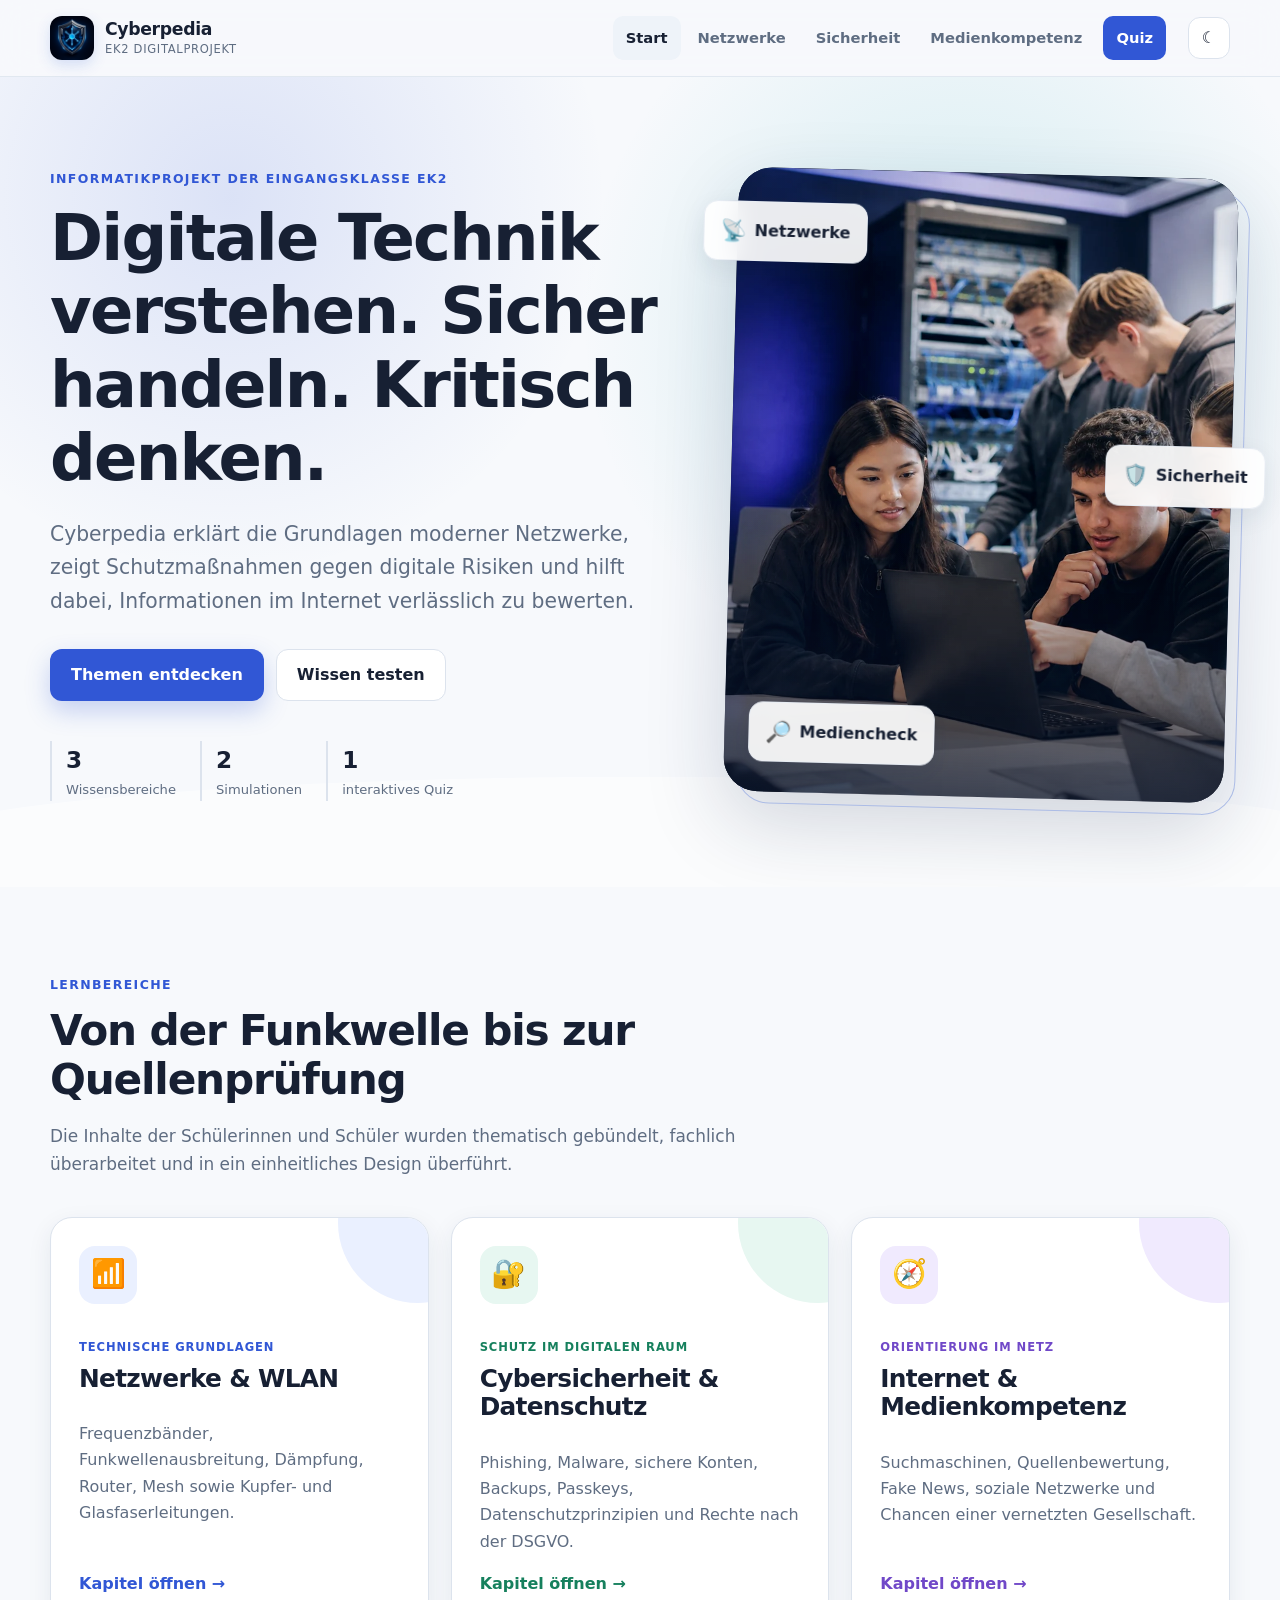
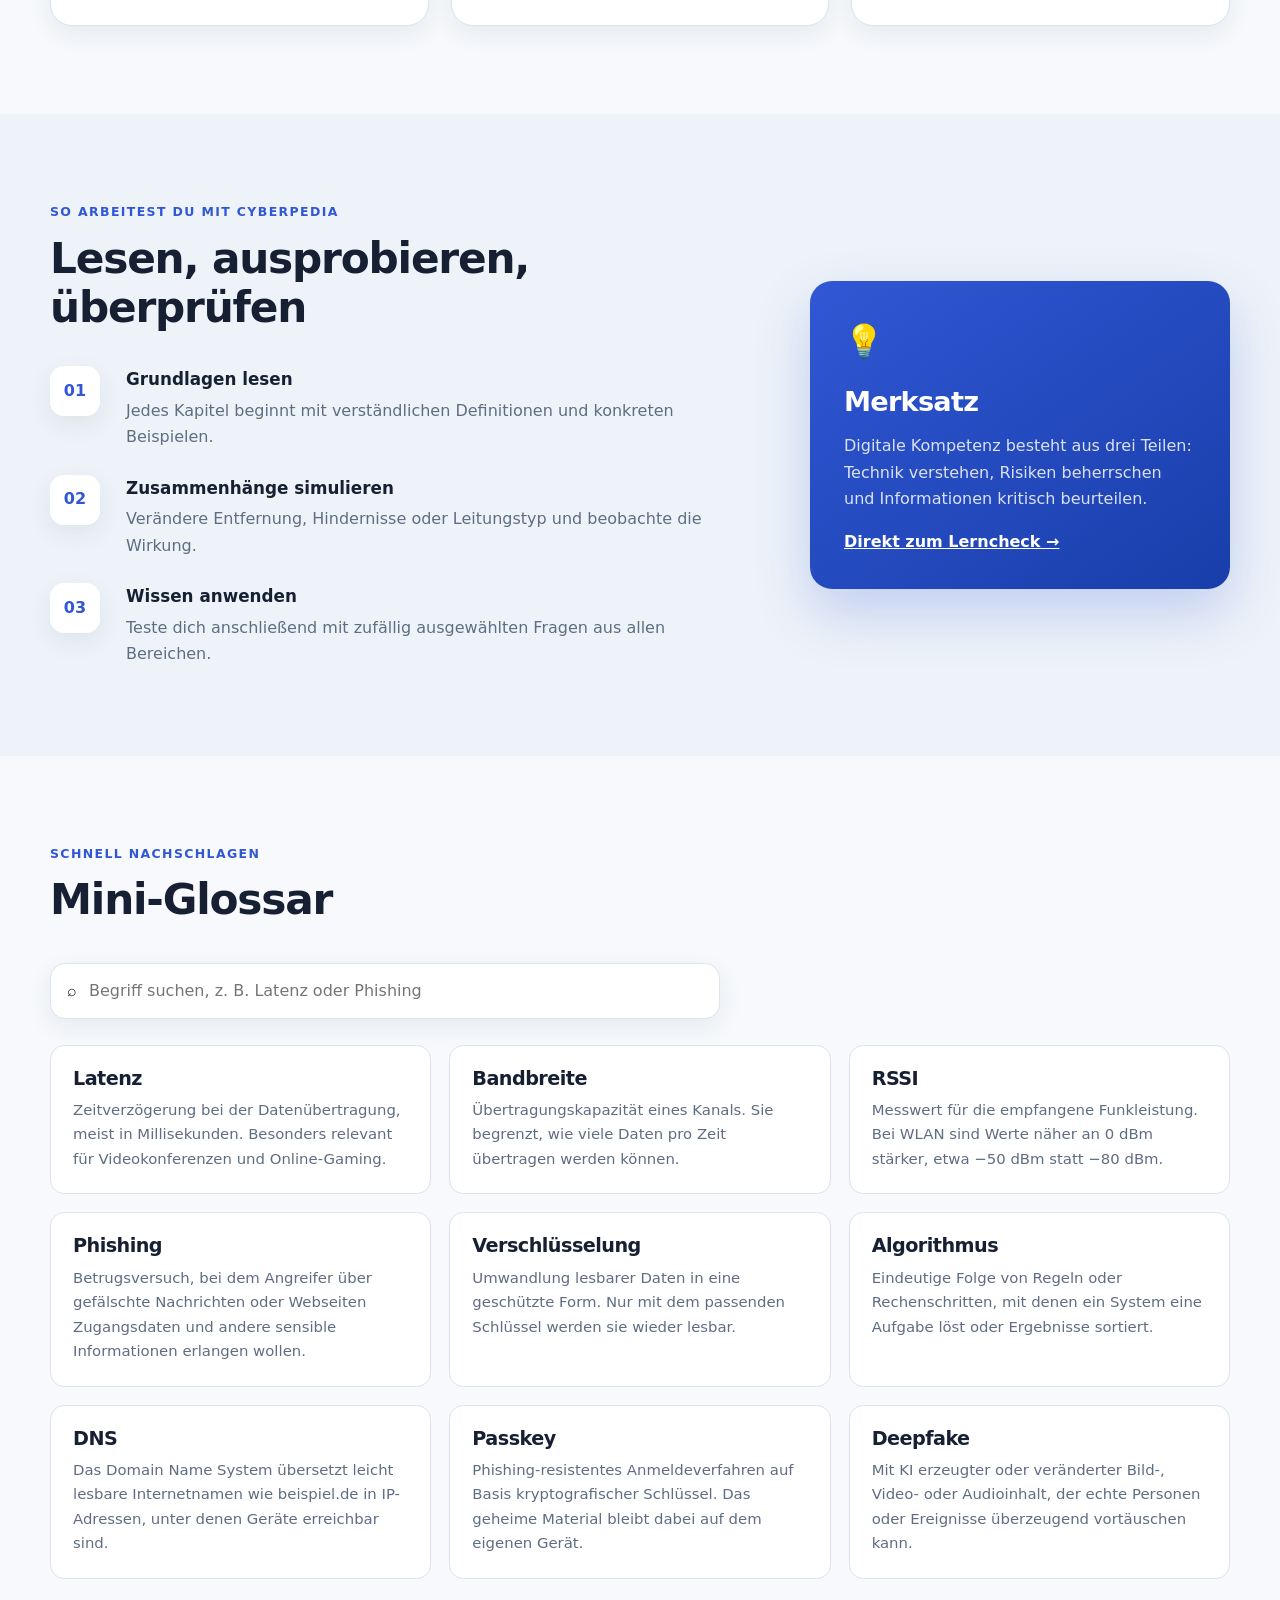
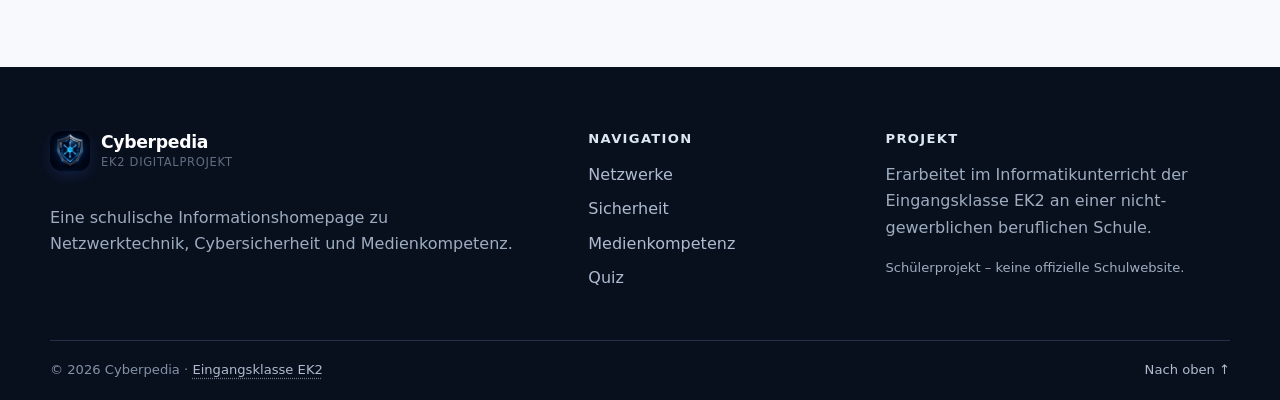
==== commit cd440b3e: "Fotorealistisches Seitenlogo und EK2-Namensliste ergänzen" ====
--- a/index.html
+++ b/index.html
@@ -12,7 +12,9 @@
   <meta property="og:description" content="Das EK2-Digitalprojekt zu Netzwerken, Cybersicherheit und Medienkompetenz.">
   <meta property="og:image" content="https://jakobsawazki.github.io/Cyberpedia-EK2/assets/cyberpedia-hero.webp">
   <meta name="twitter:card" content="summary_large_image">
-  <link rel="icon" href="assets/logo.svg" type="image/svg+xml">
+  <link rel="icon" href="favicon.ico" sizes="any">
+  <link rel="icon" href="assets/cyberpedia-favicon-32.png" type="image/png" sizes="32x32">
+  <link rel="apple-touch-icon" href="assets/cyberpedia-favicon.png">
   <link rel="preload" href="assets/cyberpedia-hero.webp" as="image" type="image/webp">
   <link rel="stylesheet" href="style.css">
   <script src="script.js" defer></script>
@@ -22,7 +24,7 @@
   <header class="site-header">
     <div class="container nav-wrap">
       <a class="brand" href="index.html" aria-label="Cyberpedia Startseite">
-        <img src="assets/logo.svg" alt="" width="44" height="44">
+        <img src="assets/cyberpedia-logo.png" alt="" width="44" height="44">
         <span><strong>Cyberpedia</strong><small>EK2 Digitalprojekt</small></span>
       </a>
       <button class="nav-toggle" type="button" aria-expanded="false" aria-controls="main-nav"><span class="sr-only">Menü öffnen</span>☰</button>
@@ -147,11 +149,11 @@
 
   <footer class="site-footer">
     <div class="container footer-grid">
-      <div><a class="brand footer-brand" href="index.html"><img src="assets/logo.svg" alt="" width="40" height="40"><span><strong>Cyberpedia</strong><small>EK2 Digitalprojekt</small></span></a><p>Eine schulische Informationshomepage zu Netzwerktechnik, Cybersicherheit und Medienkompetenz.</p></div>
+      <div><a class="brand footer-brand" href="index.html"><img src="assets/cyberpedia-logo.png" alt="" width="40" height="40"><span><strong>Cyberpedia</strong><small>EK2 Digitalprojekt</small></span></a><p>Eine schulische Informationshomepage zu Netzwerktechnik, Cybersicherheit und Medienkompetenz.</p></div>
       <div><h2>Navigation</h2><a href="netzwerke.html">Netzwerke</a><a href="sicherheit.html">Sicherheit</a><a href="medienkompetenz.html">Medienkompetenz</a><a href="quiz.html">Quiz</a></div>
       <div><h2>Projekt</h2><p>Erarbeitet im Informatikunterricht der Eingangsklasse EK2 an einer nicht-gewerblichen beruflichen Schule.</p><p class="footer-note">Schülerprojekt – keine offizielle Schulwebsite.</p></div>
     </div>
-    <div class="container footer-bottom"><span>© 2026 Cyberpedia · Eingangsklasse EK2</span><a href="#main-content">Nach oben ↑</a></div>
+    <div class="container footer-bottom"><span>© 2026 Cyberpedia · <button class="student-credits-trigger" type="button">Eingangsklasse EK2</button></span><a href="#main-content">Nach oben ↑</a></div>
   </footer>
 </body>
 </html>
--- a/style.css
+++ b/style.css
@@ -66,7 +66,7 @@
 .site-header.scrolled { background: color-mix(in srgb, var(--bg) 94%, transparent); box-shadow: 0 8px 30px rgba(18, 33, 64, .08); }
 .nav-wrap { min-height: 76px; display: flex; align-items: center; gap: 22px; }
 .brand { display: inline-flex; align-items: center; gap: 11px; color: var(--text); text-decoration: none; flex-shrink: 0; }
-.brand img { border-radius: 12px; box-shadow: 0 5px 14px rgba(49, 87, 213, .18); transition: transform .35s var(--ease-out), box-shadow .35s; }
+.brand img { width: 44px; height: 44px; object-fit: cover; border-radius: 12px; box-shadow: 0 5px 14px rgba(49, 87, 213, .18); transition: transform .35s var(--ease-out), box-shadow .35s, filter .35s; }
 .brand:hover img { transform: rotate(-5deg) scale(1.07); box-shadow: 0 9px 22px rgba(49, 87, 213, .28); }
 .brand span { display: grid; line-height: 1.08; }
 .brand strong { font-size: 1.08rem; letter-spacing: -.02em; }
@@ -217,7 +217,26 @@
 .back-to-top.visible { opacity: 1; visibility: visible; transform: translateY(0); }
 .back-to-top:hover { background: var(--brand); color: white; transform: translateY(-3px); }
 
-.site-footer { background: #09101d; color: #e8effb; padding: 64px 0 20px; }.footer-grid { display: grid; grid-template-columns: 1.4fr .7fr 1fr; gap: 56px; }.footer-brand { color: white; margin-bottom: 18px; }.site-footer p { color: #9eacc0; }.site-footer h2 { font-size: .82rem; text-transform: uppercase; letter-spacing: .1em; color: #dce7f6; margin-bottom: 16px; }.site-footer > .container a:not(.brand) { color: #aebbd0; text-decoration: none; display: block; margin: 8px 0; }.site-footer > .container a:hover { color: white; }.footer-note { font-size: .82rem; }.footer-bottom { border-top: 1px solid #243147; margin-top: 40px; padding-top: 18px; display: flex; justify-content: space-between; color: #8392a8; font-size: .82rem; }.footer-bottom a { display: inline !important; margin: 0 !important; }
+.site-footer { background: #09101d; color: #e8effb; padding: 64px 0 20px; }.footer-grid { display: grid; grid-template-columns: 1.4fr .7fr 1fr; gap: 56px; }.footer-brand { color: white; margin-bottom: 18px; }.footer-brand img { width: 40px; height: 40px; }.site-footer p { color: #9eacc0; }.site-footer h2 { font-size: .82rem; text-transform: uppercase; letter-spacing: .1em; color: #dce7f6; margin-bottom: 16px; }.site-footer > .container a:not(.brand) { color: #aebbd0; text-decoration: none; display: block; margin: 8px 0; }.site-footer > .container a:hover { color: white; }.footer-note { font-size: .82rem; }.footer-bottom { border-top: 1px solid #243147; margin-top: 40px; padding-top: 18px; display: flex; justify-content: space-between; color: #8392a8; font-size: .82rem; }.footer-bottom a { display: inline !important; margin: 0 !important; }
+.student-credits-trigger { appearance: none; border: 0; border-radius: 5px; padding: 2px 3px; margin: -2px -3px; background: transparent; color: #aebbd0; cursor: pointer; font: inherit; text-decoration: underline dotted; text-decoration-color: color-mix(in srgb, #aebbd0 60%, transparent); text-underline-offset: 4px; transition: color .2s, background .2s; }
+.student-credits-trigger:hover { color: white; background: rgba(127, 156, 255, .1); }
+.dialog-open { overflow: hidden; }
+.student-credits-dialog { width: min(calc(100% - 32px), 620px); max-height: min(760px, calc(100dvh - 32px)); padding: 0; border: 1px solid color-mix(in srgb, var(--brand) 35%, var(--line)); border-radius: 26px; background: transparent; color: var(--text); box-shadow: 0 38px 100px rgba(0, 0, 0, .42); overflow: hidden; }
+.student-credits-dialog::backdrop { background: rgba(3, 8, 20, .72); backdrop-filter: blur(8px); }
+.student-credits-dialog[open] { animation: student-dialog-in .34s var(--ease-out); }
+.student-credits-card { position: relative; overflow: auto; max-height: min(760px, calc(100dvh - 32px)); padding: clamp(28px, 6vw, 48px); background: radial-gradient(circle at 90% 4%, color-mix(in srgb, var(--brand-2) 18%, transparent), transparent 34%), var(--surface); }
+.student-credits-card::before { content: ""; position: absolute; inset: 0 auto 0 0; width: 4px; background: linear-gradient(var(--brand-2), var(--brand), var(--violet)); }
+.student-credits-close { position: absolute; top: 18px; right: 18px; width: 42px; height: 42px; border: 1px solid var(--line); border-radius: 12px; background: color-mix(in srgb, var(--surface) 88%, transparent); color: var(--muted); cursor: pointer; font-size: 1.6rem; line-height: 1; transition: transform .22s var(--ease-out), color .22s, border-color .22s, background .22s; }
+.student-credits-close:hover { transform: rotate(6deg) scale(1.05); color: var(--text); border-color: var(--brand); background: var(--surface-2); }
+.student-credits-kicker { margin: 0 56px 8px 0; color: var(--brand); font-weight: 900; font-size: .73rem; letter-spacing: .11em; text-transform: uppercase; }
+.student-credits-dialog h2 { margin: 0 52px 12px 0; font-size: clamp(2rem, 6vw, 3.2rem); }
+.student-credits-intro { max-width: 510px; margin: 0 0 26px; color: var(--muted); }
+.student-name-list { display: grid; grid-template-columns: repeat(4, minmax(0, 1fr)); gap: 10px; margin: 0; padding: 0; list-style: none; }
+.student-name-list li { min-height: 46px; display: grid; place-items: center; padding: 9px 12px; border: 1px solid color-mix(in srgb, var(--brand) 30%, var(--line)); border-radius: 13px; background: var(--brand-soft); color: var(--brand); font-weight: 850; text-align: center; }
+.student-name-list li.placeholder { border-style: dashed; background: var(--surface-2); color: var(--muted); font-weight: 700; }
+.student-consent-note { display: flex; gap: 9px; align-items: flex-start; margin: 24px 0 0; padding-top: 18px; border-top: 1px solid var(--line); color: var(--muted) !important; font-size: .82rem; }
+.student-consent-note span { color: var(--green); font-size: .68rem; margin-top: 5px; }
+@keyframes student-dialog-in { from { opacity: 0; transform: translateY(18px) scale(.97); } to { opacity: 1; transform: translateY(0) scale(1); } }
 
 @media (max-width: 980px) {
   .main-nav { position: fixed; inset: 77px 20px auto; background: var(--surface); border: 1px solid var(--line); border-radius: 18px; padding: 12px; box-shadow: var(--shadow); display: none; flex-direction: column; align-items: stretch; }
@@ -237,6 +256,7 @@
   .backup-visual, .flow { grid-template-columns: 1fr; }.backup-visual i, .flow i { transform: rotate(90deg); text-align: center; }.result-stats, .quiz-meta { grid-template-columns: 1fr; }.result-stats div + div, .quiz-meta div + div { border-left: 0; border-top: 1px solid var(--line); }
   .quiz-start, .quiz-play, .quiz-result { border-radius: 20px; }.quiz-topline { align-items: flex-start; }.quiz-topline > div { align-items: flex-start; flex-direction: column; }.answer-button { grid-template-columns: 32px 1fr; }
   .footer-grid { grid-template-columns: 1fr; gap: 30px; }.footer-bottom { flex-direction: column; gap: 8px; }.back-to-top { right: 14px; bottom: 14px; }
+  .student-name-list { grid-template-columns: repeat(2, minmax(0, 1fr)); }
 }
 
 @media (prefers-reduced-motion: reduce) {
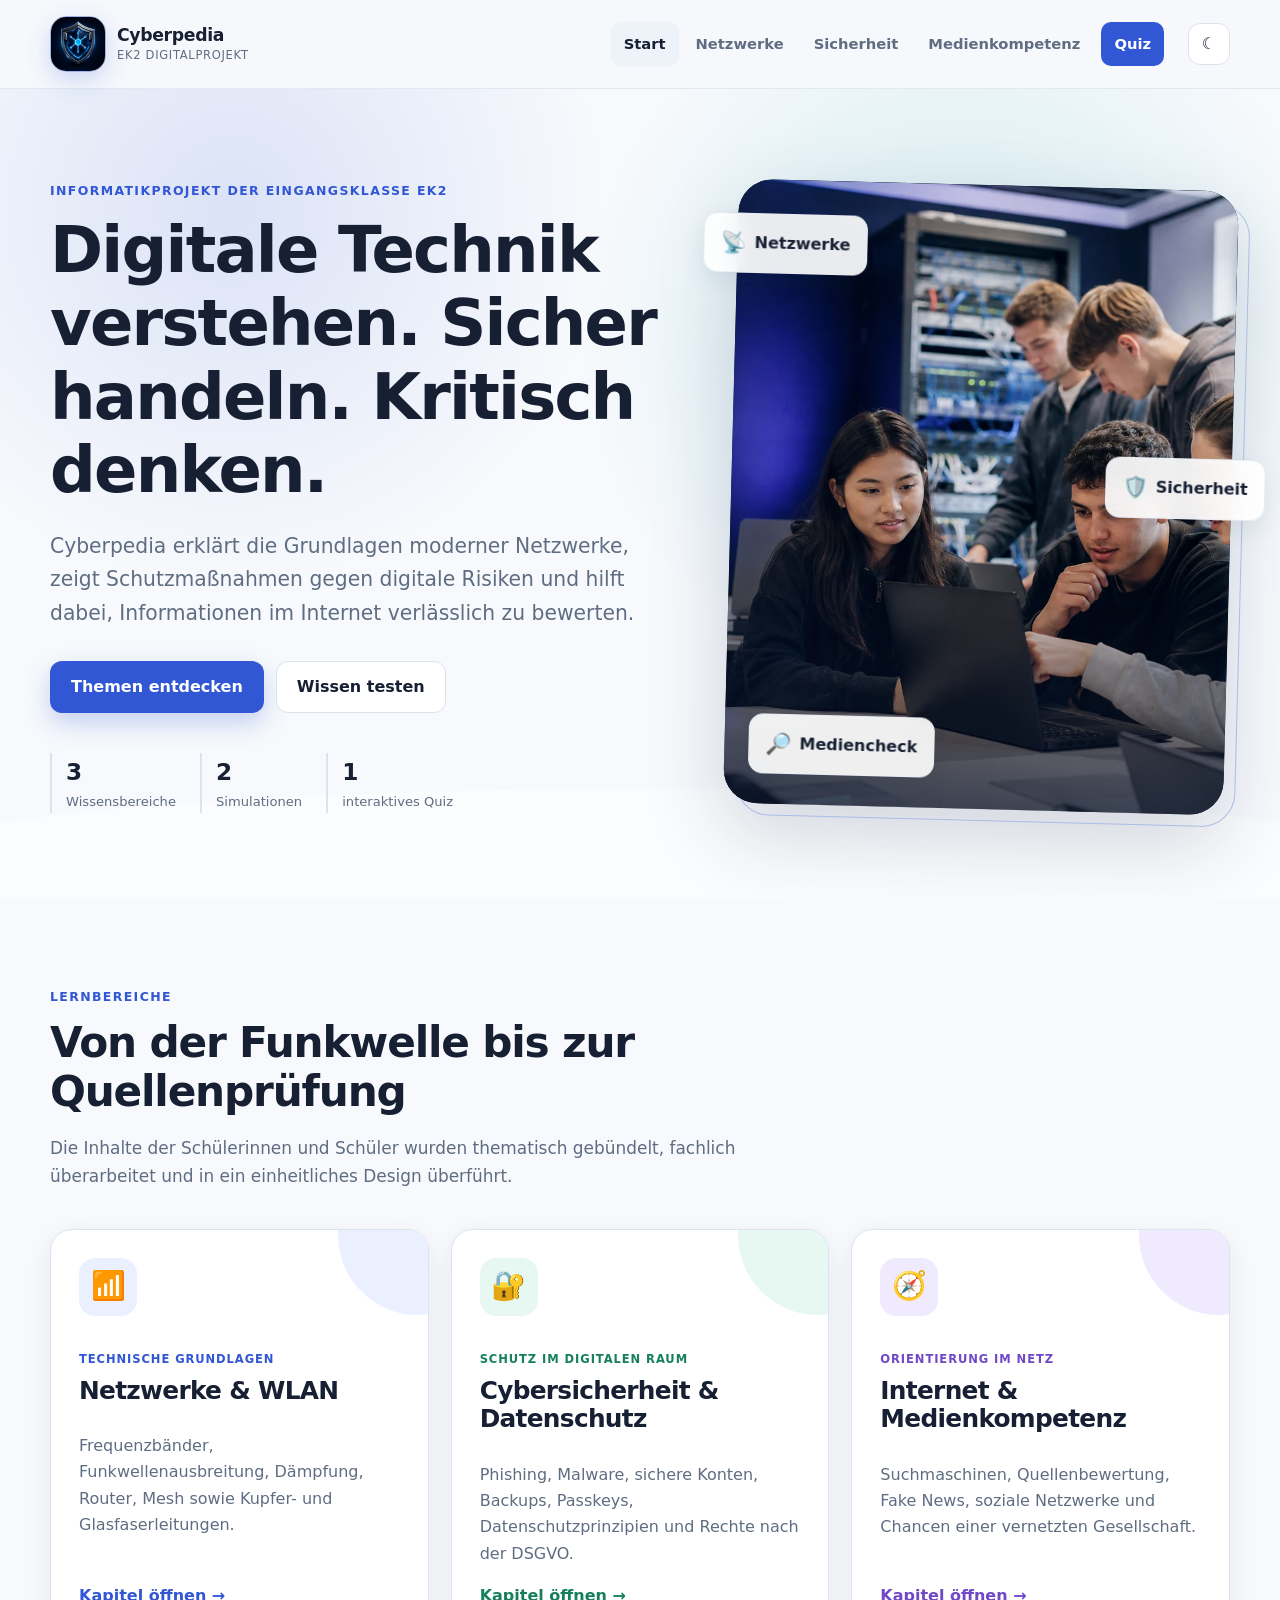
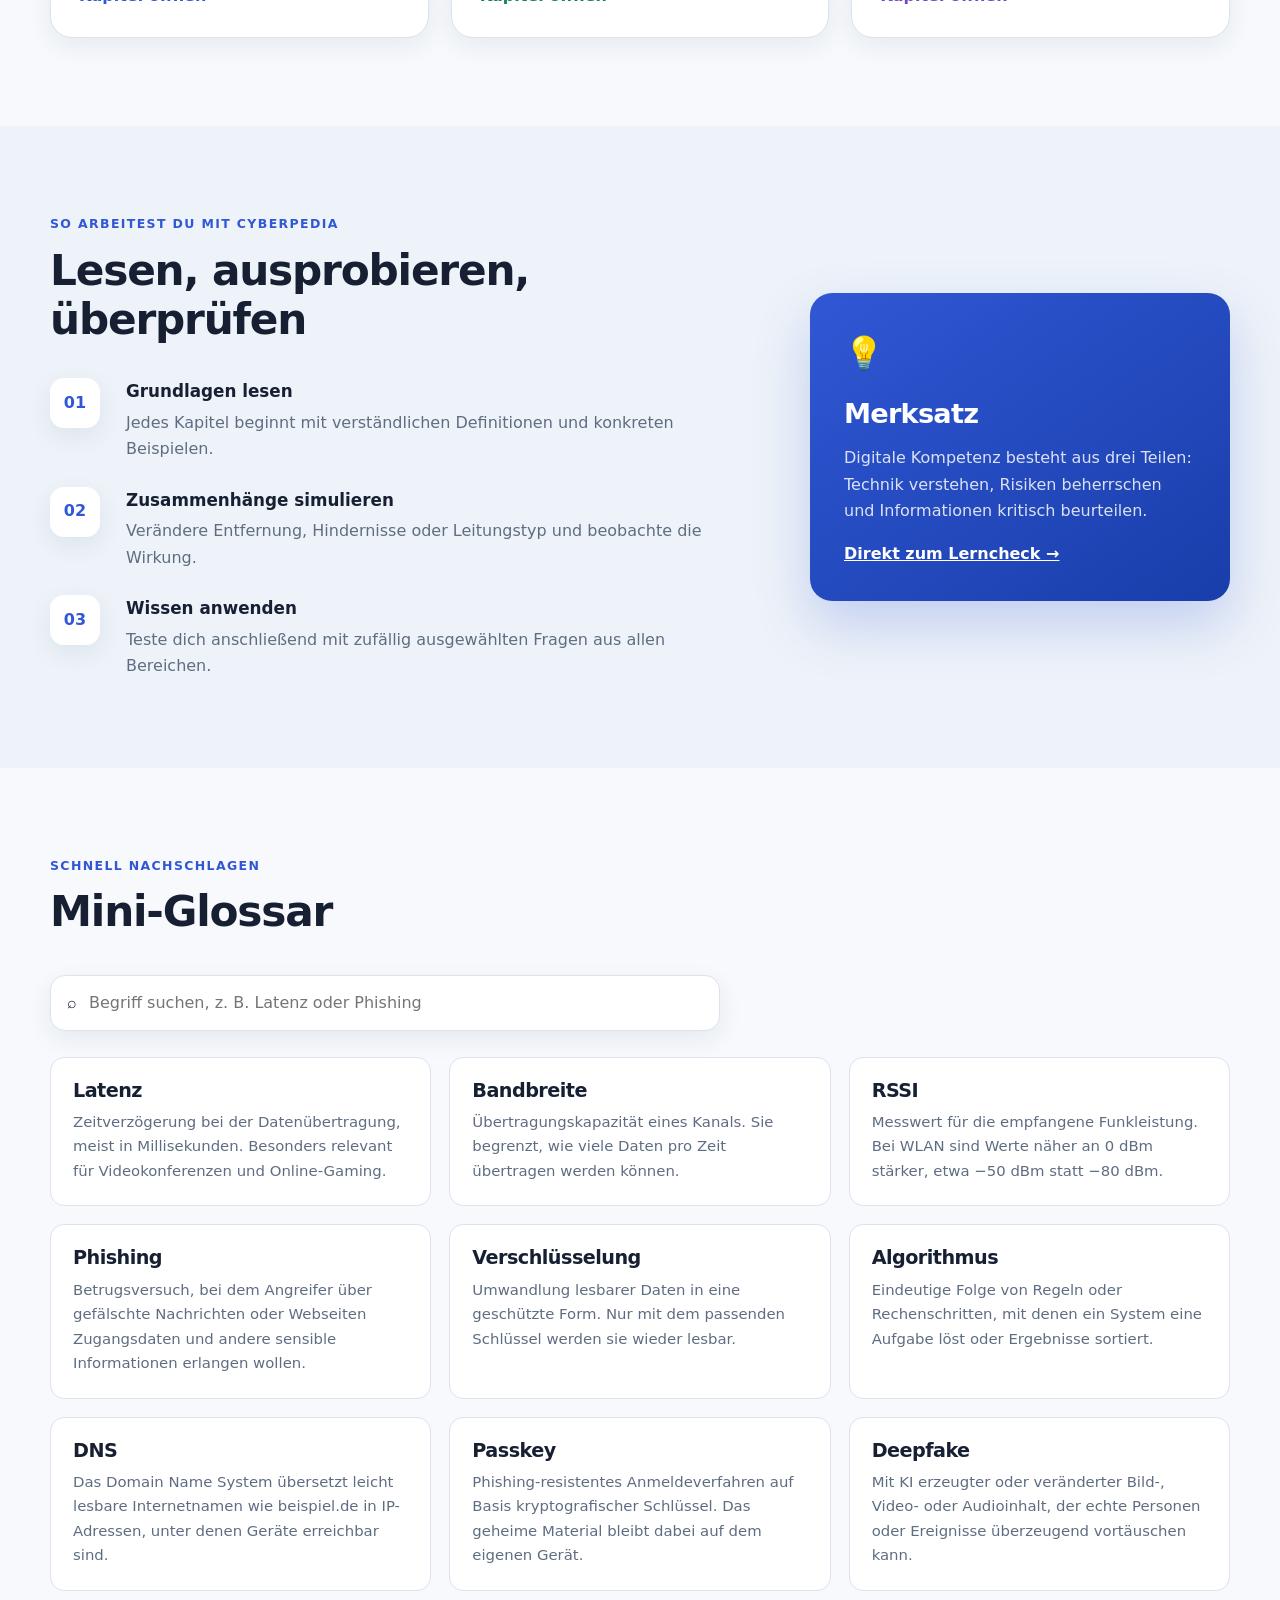
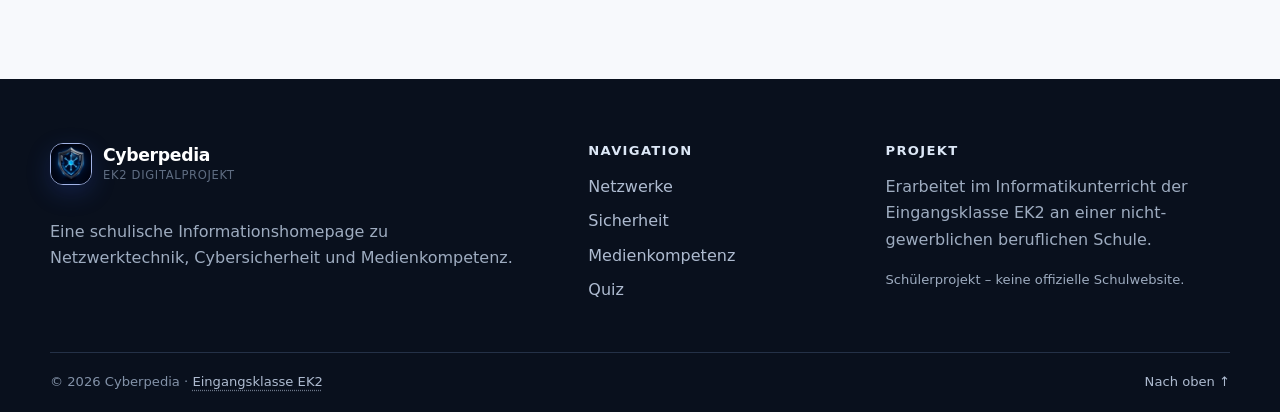
==== commit 5dc60b88: "Cyberpedia-Logo im Seitenkopf vergrößern" ====
--- a/index.html
+++ b/index.html
@@ -24,7 +24,7 @@
   <header class="site-header">
     <div class="container nav-wrap">
       <a class="brand" href="index.html" aria-label="Cyberpedia Startseite">
-        <img src="assets/cyberpedia-logo.png" alt="" width="44" height="44">
+        <img src="assets/cyberpedia-logo.png" alt="" width="56" height="56">
         <span><strong>Cyberpedia</strong><small>EK2 Digitalprojekt</small></span>
       </a>
       <button class="nav-toggle" type="button" aria-expanded="false" aria-controls="main-nav"><span class="sr-only">Menü öffnen</span>☰</button>
@@ -149,7 +149,7 @@
 
   <footer class="site-footer">
     <div class="container footer-grid">
-      <div><a class="brand footer-brand" href="index.html"><img src="assets/cyberpedia-logo.png" alt="" width="40" height="40"><span><strong>Cyberpedia</strong><small>EK2 Digitalprojekt</small></span></a><p>Eine schulische Informationshomepage zu Netzwerktechnik, Cybersicherheit und Medienkompetenz.</p></div>
+      <div><a class="brand footer-brand" href="index.html"><img src="assets/cyberpedia-logo.png" alt="" width="42" height="42"><span><strong>Cyberpedia</strong><small>EK2 Digitalprojekt</small></span></a><p>Eine schulische Informationshomepage zu Netzwerktechnik, Cybersicherheit und Medienkompetenz.</p></div>
       <div><h2>Navigation</h2><a href="netzwerke.html">Netzwerke</a><a href="sicherheit.html">Sicherheit</a><a href="medienkompetenz.html">Medienkompetenz</a><a href="quiz.html">Quiz</a></div>
       <div><h2>Projekt</h2><p>Erarbeitet im Informatikunterricht der Eingangsklasse EK2 an einer nicht-gewerblichen beruflichen Schule.</p><p class="footer-note">Schülerprojekt – keine offizielle Schulwebsite.</p></div>
     </div>
--- a/style.css
+++ b/style.css
@@ -64,10 +64,10 @@
 
 .site-header { position: sticky; top: 0; z-index: 50; background: color-mix(in srgb, var(--bg) 86%, transparent); backdrop-filter: blur(16px); border-bottom: 1px solid color-mix(in srgb, var(--line) 78%, transparent); transition: box-shadow .3s var(--ease-out), background .3s; }
 .site-header.scrolled { background: color-mix(in srgb, var(--bg) 94%, transparent); box-shadow: 0 8px 30px rgba(18, 33, 64, .08); }
-.nav-wrap { min-height: 76px; display: flex; align-items: center; gap: 22px; }
+.nav-wrap { min-height: 88px; display: flex; align-items: center; gap: 24px; }
 .brand { display: inline-flex; align-items: center; gap: 11px; color: var(--text); text-decoration: none; flex-shrink: 0; }
-.brand img { width: 44px; height: 44px; object-fit: cover; border-radius: 12px; box-shadow: 0 5px 14px rgba(49, 87, 213, .18); transition: transform .35s var(--ease-out), box-shadow .35s, filter .35s; }
-.brand:hover img { transform: rotate(-5deg) scale(1.07); box-shadow: 0 9px 22px rgba(49, 87, 213, .28); }
+.brand img { width: 56px; height: 56px; object-fit: cover; border: 1px solid color-mix(in srgb, var(--brand) 34%, var(--line)); border-radius: 16px; box-shadow: 0 8px 24px rgba(49, 87, 213, .22), inset 0 0 0 1px rgba(255, 255, 255, .07); transition: transform .35s var(--ease-out), box-shadow .35s, filter .35s; }
+.brand:hover img { transform: translateY(-1px) rotate(-3deg) scale(1.055); box-shadow: 0 13px 30px rgba(49, 87, 213, .32), 0 0 20px color-mix(in srgb, var(--brand-2) 18%, transparent); filter: saturate(1.08); }
 .brand span { display: grid; line-height: 1.08; }
 .brand strong { font-size: 1.08rem; letter-spacing: -.02em; }
 .brand small { color: var(--muted); margin-top: 4px; font-size: .72rem; letter-spacing: .06em; text-transform: uppercase; }
@@ -217,7 +217,7 @@
 .back-to-top.visible { opacity: 1; visibility: visible; transform: translateY(0); }
 .back-to-top:hover { background: var(--brand); color: white; transform: translateY(-3px); }
 
-.site-footer { background: #09101d; color: #e8effb; padding: 64px 0 20px; }.footer-grid { display: grid; grid-template-columns: 1.4fr .7fr 1fr; gap: 56px; }.footer-brand { color: white; margin-bottom: 18px; }.footer-brand img { width: 40px; height: 40px; }.site-footer p { color: #9eacc0; }.site-footer h2 { font-size: .82rem; text-transform: uppercase; letter-spacing: .1em; color: #dce7f6; margin-bottom: 16px; }.site-footer > .container a:not(.brand) { color: #aebbd0; text-decoration: none; display: block; margin: 8px 0; }.site-footer > .container a:hover { color: white; }.footer-note { font-size: .82rem; }.footer-bottom { border-top: 1px solid #243147; margin-top: 40px; padding-top: 18px; display: flex; justify-content: space-between; color: #8392a8; font-size: .82rem; }.footer-bottom a { display: inline !important; margin: 0 !important; }
+.site-footer { background: #09101d; color: #e8effb; padding: 64px 0 20px; }.footer-grid { display: grid; grid-template-columns: 1.4fr .7fr 1fr; gap: 56px; }.footer-brand { color: white; margin-bottom: 18px; }.footer-brand img { width: 42px; height: 42px; border-radius: 13px; }.site-footer p { color: #9eacc0; }.site-footer h2 { font-size: .82rem; text-transform: uppercase; letter-spacing: .1em; color: #dce7f6; margin-bottom: 16px; }.site-footer > .container a:not(.brand) { color: #aebbd0; text-decoration: none; display: block; margin: 8px 0; }.site-footer > .container a:hover { color: white; }.footer-note { font-size: .82rem; }.footer-bottom { border-top: 1px solid #243147; margin-top: 40px; padding-top: 18px; display: flex; justify-content: space-between; color: #8392a8; font-size: .82rem; }.footer-bottom a { display: inline !important; margin: 0 !important; }
 .student-credits-trigger { appearance: none; border: 0; border-radius: 5px; padding: 2px 3px; margin: -2px -3px; background: transparent; color: #aebbd0; cursor: pointer; font: inherit; text-decoration: underline dotted; text-decoration-color: color-mix(in srgb, #aebbd0 60%, transparent); text-underline-offset: 4px; transition: color .2s, background .2s; }
 .student-credits-trigger:hover { color: white; background: rgba(127, 156, 255, .1); }
 .dialog-open { overflow: hidden; }
@@ -239,7 +239,7 @@
 @keyframes student-dialog-in { from { opacity: 0; transform: translateY(18px) scale(.97); } to { opacity: 1; transform: translateY(0) scale(1); } }
 
 @media (max-width: 980px) {
-  .main-nav { position: fixed; inset: 77px 20px auto; background: var(--surface); border: 1px solid var(--line); border-radius: 18px; padding: 12px; box-shadow: var(--shadow); display: none; flex-direction: column; align-items: stretch; }
+  .main-nav { position: fixed; inset: 89px 20px auto; background: var(--surface); border: 1px solid var(--line); border-radius: 18px; padding: 12px; box-shadow: var(--shadow); display: none; flex-direction: column; align-items: stretch; }
   .main-nav.open { display: flex; }.main-nav .nav-quiz { margin-left: 0; text-align: center; }.nav-toggle { display: grid; margin-left: auto; }.theme-toggle { flex-shrink: 0; }
   .hero-grid { grid-template-columns: 1fr; }.hero-copy { max-width: 780px; }.hero-photo { width: min(100%, 860px); min-height: 430px; aspect-ratio: 16 / 9; transform: rotate(.6deg); }.feature-grid, .glossary-grid { grid-template-columns: 1fr 1fr; }.split-grid { grid-template-columns: 1fr; }
   .chapter-layout { grid-template-columns: 1fr; gap: 36px; }.toc { position: static; display: flex; flex-wrap: wrap; border-left: 0; border-bottom: 1px solid var(--line); padding: 0 0 18px; }.toc strong { flex-basis: 100%; }.toc a { background: var(--surface-2); }
@@ -247,7 +247,7 @@
 }
 
 @media (max-width: 720px) {
-  .container { width: min(calc(100% - 28px), var(--container)); }.nav-wrap { min-height: 68px; }.main-nav { inset: 69px 14px auto; }.brand small { display: none; }
+  .container { width: min(calc(100% - 28px), var(--container)); }.nav-wrap { min-height: 76px; }.main-nav { inset: 77px 14px auto; }.site-header .brand img { width: 50px; height: 50px; border-radius: 14px; }.brand small { display: none; }
   .hero { padding: 62px 0; }.hero-photo { min-height: 310px; aspect-ratio: 4 / 3; border-radius: 24px; transform: none; }.hero-photo::before { inset: 8px -8px -8px 8px; }.hero-photo img { object-position: 64% center; }.visual-card { padding: 9px 12px; font-size: .78rem; }.card-wifi { top: 16px; left: -6px; }.card-lock { right: -6px; top: 42%; }.card-search { bottom: 16px; left: 12px; }.hero-facts { gap: 12px; flex-wrap: wrap; }.hero-facts li { min-width: 120px; }
   .section { padding: 64px 0; }.feature-grid, .glossary-grid, .info-grid.three, .threat-grid, .evaluation-grid, .mini-links { grid-template-columns: 1fr; }.feature-card { min-height: 285px; }
   .page-hero { padding: 48px 0; }.page-hero-grid { grid-template-columns: 1fr; }.chapter-badge { display: none; }.chapter-layout { padding-top: 44px; padding-bottom: 64px; }.content-section { margin-bottom: 64px; }
